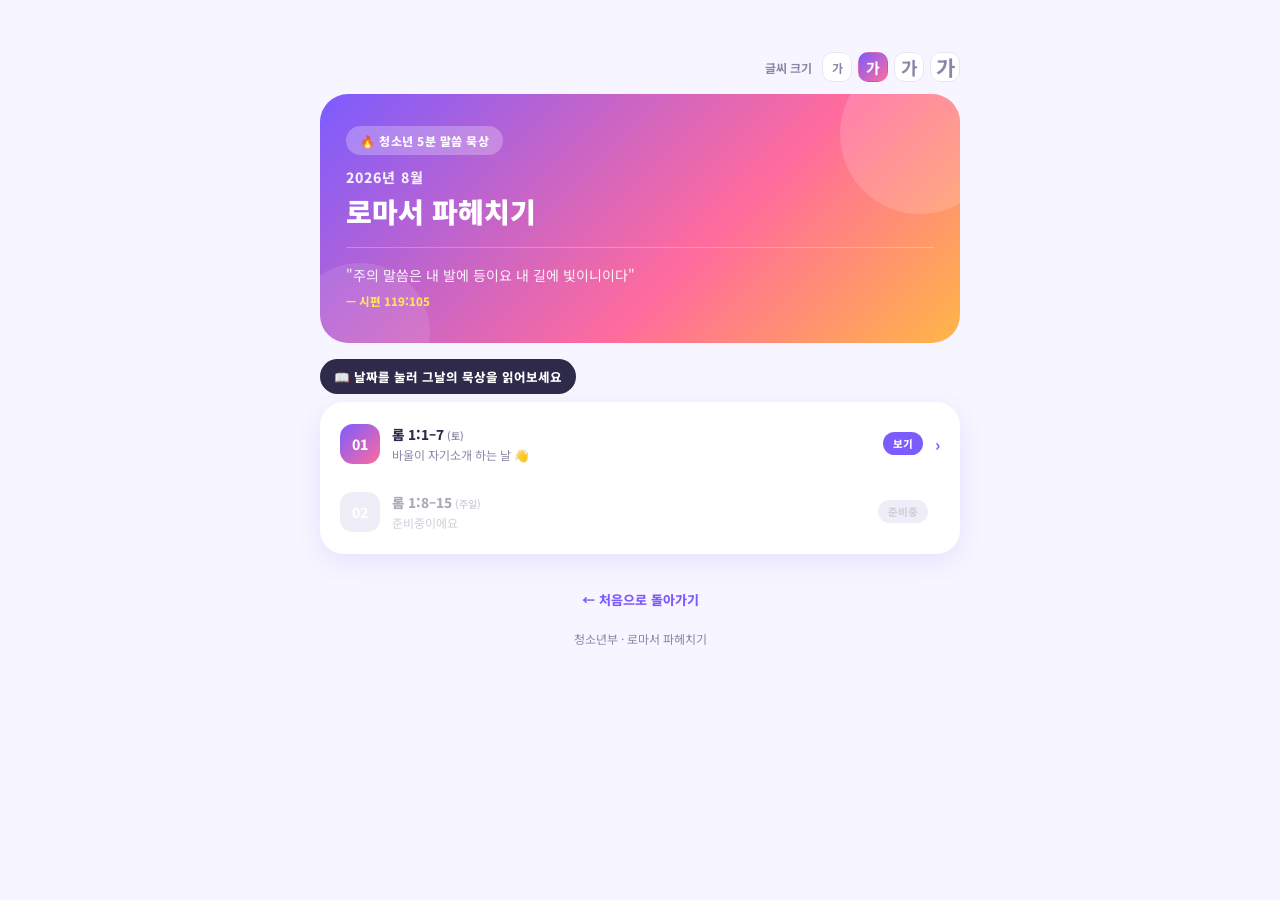
==== 2026년/8월/index.html @ 24f5c6e3 "Enhance index.html with meta tags and styling updates Updated HTML structure and added new meta tags" ====
<!DOCTYPE html>
<html lang="ko">
<head>
<meta charset="UTF-8">
<meta name="viewport" content="width=device-width, initial-scale=1.0, viewport-fit=cover">
<title>2026년 8월 · Youth Bible Reflection</title>

<link rel="manifest" href="../../manifest.json">
<meta name="theme-color" content="#7C5CFF">
<link rel="apple-touch-icon" href="../../apple-touch-icon.png">
<meta name="apple-mobile-web-app-capable" content="yes">
<meta name="apple-mobile-web-app-status-bar-style" content="black-translucent">
<meta name="apple-mobile-web-app-title" content="청소년 묵상">
<meta name="mobile-web-app-capable" content="yes">

<style>
@import url('https://fonts.googleapis.com/css2?family=Noto+Sans+KR:wght@400;500;700;800;900&display=swap');

:root {
  --fs-scale: 1;
  --purple: #7C5CFF; --pink: #FF6B9D; --orange: #FFB648; --yellow: #FFE45E;
  --mint: #4ECDC4; --dark: #2D2A4A; --bg: #F7F5FF; --white: #FFFFFF;
  --gray: #8A87A6; --border: #E8E6F5;
}
* { margin:0; padding:0; box-sizing:border-box; }
body {
  background: var(--bg); font-family: 'Noto Sans KR', sans-serif; color: var(--dark);
  padding: 20px 16px; padding-top: max(52px, env(safe-area-inset-top) + 12px);
  padding-bottom: max(20px, env(safe-area-inset-bottom));
}
.wrap { max-width: 640px; margin: 0 auto; }

/* 글씨 크기 조절 */
.fs-control { display:flex; align-items:center; justify-content:flex-end; gap:6px; margin-bottom:12px; }
.fs-label { font-size:12px; color: var(--gray); margin-right:4px; font-weight:700; }
.fs-btn {
  font-family: inherit; background: var(--white); border: 1px solid var(--border); border-radius: 10px;
  color: var(--gray); cursor: pointer; width: 30px; height: 30px;
  display: flex; align-items: center; justify-content: center; font-weight:700;
}
.fs-btn:nth-child(2) { font-size: 12px; }
.fs-btn:nth-child(3) { font-size: 15px; }
.fs-btn:nth-child(4) { font-size: 18px; }
.fs-btn:nth-child(5) { font-size: 21px; }
.fs-btn.fs-active { background: linear-gradient(135deg, var(--purple), var(--pink)); color: var(--white); border-color: transparent; }

/* 맨 위로 버튼 */
.scroll-top-btn {
  position: fixed; right: 18px; bottom: max(18px, env(safe-area-inset-bottom) + 10px);
  width: 46px; height: 46px; border-radius: 50%;
  background: linear-gradient(135deg, var(--purple), var(--pink)); color: var(--white);
  border: none; font-size: 18px; cursor: pointer;
  display: none; align-items: center; justify-content: center;
  box-shadow: 0 6px 16px rgba(124,92,255,0.35); z-index: 999;
  opacity: 0; transition: opacity 0.2s ease;
}
.scroll-top-btn.is-visible { display: flex; opacity: 1; }

/* 히어로 */
.hero {
  background: linear-gradient(135deg, var(--purple) 0%, var(--pink) 60%, var(--orange) 100%);
  border-radius: 28px; padding: 32px 26px; position: relative; overflow: hidden; margin-bottom: 16px;
}
.hero::before { content:''; position:absolute; top:-40px; right:-40px; width:160px; height:160px; border-radius:50%; background:rgba(255,255,255,0.15); }
.hero::after { content:''; position:absolute; bottom:-60px; left:-30px; width:140px; height:140px; border-radius:50%; background:rgba(255,255,255,0.1); }
.hero-inner { position:relative; z-index:1; }
.hero-badge {
  display:inline-block; background:rgba(255,255,255,0.25); color:var(--white);
  font-size: calc(12px * var(--fs-scale,1)); font-weight:800; padding:6px 14px; border-radius:100px; margin-bottom:12px;
  letter-spacing: 0.5px;
}
.hero-date { font-size: calc(14px * var(--fs-scale,1)); font-weight:800; color:rgba(255,255,255,0.9); letter-spacing:1px; margin-bottom:4px; }
.hero-title { font-size: calc(28px * var(--fs-scale,1)); font-weight:900; color:var(--white); margin-bottom:14px; }
.hero-verse {
  border-top: 1px solid rgba(255,255,255,0.25); padding-top: 16px; margin-top: 16px;
  font-size: calc(14px * var(--fs-scale,1)); line-height:1.6; color: rgba(255,255,255,0.92);
}
.hero-verse-ref { display:block; margin-top:6px; font-size: calc(11.5px * var(--fs-scale,1)); font-weight:800; color: var(--yellow); }

/* 목차 */
.badge-row { margin-bottom: 8px; }
.pill-badge {
  display:inline-flex; align-items:center; gap:6px;
  background: var(--dark); color: var(--white);
  font-size: calc(12.5px * var(--fs-scale,1)); font-weight:800; padding:8px 14px; border-radius:100px;
}
.toc-card { background: var(--white); border-radius: 24px; padding: 8px; box-shadow: 0 8px 24px rgba(124,92,255,0.12); margin-bottom: 16px; }
.toc-item {
  display: flex; align-items: center; gap: 12px; padding: 14px 12px; border-radius: 18px;
  cursor:pointer; text-decoration:none; color:inherit; width:100%; text-align:left;
  background:none; border:none; font-family:inherit;
}
.toc-item:hover { background: var(--bg); }
.toc-item.is-disabled { opacity: 0.4; cursor:default; }
.toc-item.is-disabled:hover { background:none; }
.toc-num {
  flex: 0 0 40px; height: 40px; border-radius: 13px;
  background: linear-gradient(135deg, var(--purple), var(--pink)); color: var(--white);
  font-weight: 800; font-size: calc(14px * var(--fs-scale,1));
  display: flex; align-items: center; justify-content: center;
}
.toc-num.gray { background: #D8D5EE; }
.toc-info { flex: 1; min-width:0; }
.toc-ref { font-weight: 800; font-size: calc(13.5px * var(--fs-scale,1)); color: var(--dark); }
.toc-dow { font-size: 0.75em; font-weight:600; color: var(--gray); margin-left:3px; }
.toc-theme { font-size: calc(12px * var(--fs-scale,1)); color: var(--gray); margin-top: 2px; }
.toc-tag {
  flex: 0 0 auto; font-size: calc(10.5px * var(--fs-scale,1)); font-weight: 800; color: var(--white);
  background: var(--purple); padding: 4px 10px; border-radius: 100px;
}
.toc-tag.soon { background: #D8D5EE; color: var(--gray); }
.toc-arrow { flex: 0 0 auto; color: var(--purple); font-size: calc(16px * var(--fs-scale,1)); font-weight:800; }
@media (max-width: 480px) {
  .toc-item { flex-wrap: wrap; row-gap: 6px; }
  .toc-ref { flex-basis: 100px; }
  .toc-theme { order: 5; flex: 1 1 100%; margin-top: 2px; padding-left: 52px; }
}

.footer-links { text-align:center; padding: 16px 0 8px; }
.footer-links a { color: var(--purple); font-weight:800; font-size:13px; text-decoration:none; }
.footer-note { text-align: center; padding: 12px; font-size: 12px; color: var(--gray); }

/* 날짜별 화면 */
#view-day { display:none; }
.back-link { display:inline-block; margin-bottom: 14px; font-size: calc(13px * var(--fs-scale,1)); font-weight: 800; color: var(--purple); text-decoration: none; background:none; border:none; cursor:pointer; font-family:inherit; padding:0; }

.day-card { background: var(--white); border-radius: 24px; padding: 26px 22px; box-shadow: 0 8px 24px rgba(124,92,255,0.1); }
.day-header-row { display:flex; align-items:center; gap:10px; margin-bottom: 6px; }
.day-num-chip {
  width:32px; height:32px; border-radius:11px; background: linear-gradient(135deg, var(--purple), var(--pink));
  color:var(--white); font-weight:800; font-size: calc(13px * var(--fs-scale,1)); display:flex; align-items:center; justify-content:center; flex-shrink:0;
}
.day-date-label { font-size: calc(12.5px * var(--fs-scale,1)); font-weight:800; color: var(--gray); letter-spacing:0.5px; }

/* 오디오 */
.audio-row { display:flex; align-items:center; justify-content:flex-end; gap:6px; margin: 10px 0 14px; }
.audio-play-btn {
  width: 26px; height: 26px; border-radius: 50%; background: linear-gradient(135deg, var(--purple), var(--pink));
  color: var(--white); border: none; cursor: pointer; display:flex; align-items:center; justify-content:center; font-size:10px;
}
.audio-status { font-size: calc(10.5px * var(--fs-scale,1)); font-weight:700; color: var(--gray); margin-right:2px; }
.audio-speed-group { display:flex; gap:3px; }
.speed-btn {
  font-family:inherit; font-size: calc(10px * var(--fs-scale,1)); font-weight:800; color: var(--gray);
  background: var(--bg); border: 1px solid var(--border); border-radius:100px; padding:3px 8px; cursor:pointer;
}
.speed-btn.is-active { background: var(--purple); color: var(--white); border-color: var(--purple); }

.day-title { font-size: calc(21px * var(--fs-scale,1)); font-weight: 900; color: var(--dark); margin-bottom: 16px; }

.scripture-box {
  background: linear-gradient(135deg, #F3F0FF, #FFF0F5);
  border-radius: 18px; padding: 20px; margin-bottom: 8px;
  font-size: calc(15px * var(--fs-scale,1)); line-height: 1.9; color: var(--dark); text-align: justify; word-break: keep-all;
}
.scripture-box .vnum { color: var(--purple); font-weight: 900; font-size: calc(11.5px * var(--fs-scale,1)); margin-right: 2px; }
.scripture-note { font-size: calc(11px * var(--fs-scale,1)); color: var(--gray); text-align:right; margin: 4px 2px 16px; }

.section-block { margin: 18px 0; }
.chip { display:inline-block; font-size: calc(12px * var(--fs-scale,1)); font-weight: 800; padding: 6px 12px; border-radius: 100px; color: var(--white); margin-bottom: 10px; }
.chip--med { background: var(--mint); }
.chip--app { background: var(--orange); }
.chip--pray { background: var(--pink); }
.section-text { font-size: calc(14.5px * var(--fs-scale,1)); line-height: 1.8; color: var(--dark); text-align: justify; word-break: keep-all; }

.nav-row { display:flex; justify-content: space-between; margin-top: 20px; padding-top: 14px; border-top: 1px dashed var(--border); font-size: calc(12.5px * var(--fs-scale,1)); font-weight: 800; color: var(--gray); }
.nav-row a { color: inherit; text-decoration:none; }
</style>
</head>
<body>

<div class="wrap">

  <div class="fs-control" id="fs-control">
    <span class="fs-label">글씨 크기</span>
    <button class="fs-btn" data-scale="0.9" onclick="setFontScale(0.9)">가</button>
    <button class="fs-btn fs-active" data-scale="1" onclick="setFontScale(1)">가</button>
    <button class="fs-btn" data-scale="1.15" onclick="setFontScale(1.15)">가</button>
    <button class="fs-btn" data-scale="1.3" onclick="setFontScale(1.3)">가</button>
  </div>

  <!-- ===== 표지 + 목차 ===== -->
  <div id="view-cover">
    <div class="hero">
      <div class="hero-inner">
        <div class="hero-badge">🔥 청소년 5분 말씀 묵상</div>
        <div class="hero-date">2026년 8월</div>
        <div class="hero-title">로마서 파헤치기</div>
        <div class="hero-verse">
          "주의 말씀은 내 발에 등이요 내 길에 빛이니이다"
          <span class="hero-verse-ref">— 시편 119:105</span>
        </div>
      </div>
    </div>

    <div class="badge-row"><span class="pill-badge">📖 날짜를 눌러 그날의 묵상을 읽어보세요</span></div>

    <div class="toc-card"><ul style="list-style:none;" id="toc-list"></ul></div>

    <div class="footer-links"><a href="../../index.html">&larr; 처음으로 돌아가기</a></div>
    <div class="footer-note">청소년부 · 로마서 파헤치기</div>
  </div>

  <!-- ===== 날짜별 화면 ===== -->
  <div id="view-day">
    <button class="back-link" onclick="showCover()">&larr; 8월 목차로</button>

    <div class="day-card">
      <div class="day-header-row">
        <div class="day-num-chip" id="d-num">01</div>
        <div class="day-date-label" id="d-date">8월 1일 · 로마서 1:1-7</div>
      </div>

      <div class="audio-row">
        <button class="audio-play-btn" id="audio-play-btn" onclick="togglePlay()"><span id="audio-play-icon">▶</span></button>
        <div class="audio-status" id="audio-status">듣기</div>
        <div class="audio-speed-group">
          <button class="speed-btn is-active" data-rate="1" onclick="setRate(1)">1x</button>
          <button class="speed-btn" data-rate="1.25" onclick="setRate(1.25)">1.25x</button>
          <button class="speed-btn" data-rate="1.5" onclick="setRate(1.5)">1.5x</button>
        </div>
      </div>

      <div class="day-title" id="d-theme">바울이 자기소개 하는 날 👋</div>
      <div id="d-body"></div>

      <div class="nav-row">
        <a onclick="showCover()">&larr; 목차로</a>
        <span id="d-nav-next">다음 (준비중)</span>
      </div>
    </div>
  </div>

</div>

<button class="scroll-top-btn" id="scroll-top-btn" onclick="scrollToTop()" aria-label="맨 위로"><span>↑</span></button>

<script>
const days = [
  {n:1, date:"08.01", ref:"1:1&ndash;7", theme:"바울이 자기소개 하는 날 👋", ready:true,
    scripture:'<span class="vnum">1</span>예수 그리스도의 종 바울은 사도로 부르심을 받아 하나님의 복음을 위하여 택정함을 입었으니 <span class="vnum">2</span>이 복음은 하나님이 선지자들을 통하여 그의 아들에 관하여 성경에 미리 약속하신 것이라 <span class="vnum">3</span>그의 아들에 관하여 말하면 육신으로는 다윗의 혈통에서 나셨고 <span class="vnum">4</span>성결의 영으로는 죽은 자들 가운데서 부활하사 능력으로 하나님의 아들로 선포되셨으니 곧 우리 주 예수 그리스도시니라 <span class="vnum">5</span>그로 말미암아 우리가 은혜와 사도의 직분을 받아 그의 이름을 위하여 모든 이방인 중에서 믿어 순종하게 하나니 <span class="vnum">6</span>너희도 그들 중에서 예수 그리스도의 것으로 부르심을 받은 자니라 <span class="vnum">7</span>로마에서 하나님의 사랑하심을 받고 성도로 부르심을 받은 모든 자에게 하나님 우리 아버지와 주 예수 그리스도로부터 은혜와 평강이 있기를 원하노라',
    meditation:'바울은 편지 첫 줄에서 자기를 "예수님의 종"이라고 소개해. 자기소개 할 때 보통 이름, 학교, 잘하는 거 이런 걸 먼저 말하잖아? 근데 바울은 그런 거 다 빼고 "나는 예수님 거야"부터 말한 거야. 그리고 예수님이 누구신지도 짧게 설명해 — 다윗 가문에서 태어난 사람이면서 동시에 부활을 통해 하나님의 아들로 증명되신 분이라고. 바울에게는 이 소개가 세상에서 제일 중요한 정보였던 거지.',
    application:'오늘 누가 나를 소개한다면 뭐라고 할까? SNS 프로필이나 성적, 좋아하는 아이돌 말고, 진짜 나를 설명하는 한 문장을 오늘 한번 적어보자.',
    prayer:'하나님, 저도 바울처럼 제 정체성을 예수님 안에서 먼저 찾게 해주세요. 오늘 하루도 함께해 주세요. 예수님 이름으로 기도합니다. 아멘.'},
  {n:2, date:"08.02", ref:"1:8&ndash;15", theme:"준비중이에요", ready:false},
];

function getWeekdayLabel(n) {
  const labels = ['주일','월','화','수','목','금','토'];
  const d = new Date(2026, 7, n);
  return labels[d.getDay()];
}

function buildTOC() {
  const list = document.getElementById('toc-list');
  list.innerHTML = days.map(d => `
    <li>
      <button class="toc-item ${d.ready ? '' : 'is-disabled'}" onclick="${d.ready ? `openDay(${d.n})` : 'return false'}">
        <div class="toc-num ${d.ready ? '' : 'gray'}">${String(d.n).padStart(2,'0')}</div>
        <div class="toc-info">
          <div><span class="toc-ref">롬 ${d.ref}</span><span class="toc-dow">(${getWeekdayLabel(d.n)})</span></div>
          <div class="toc-theme">${d.theme}</div>
        </div>
        ${d.ready ? '<span class="toc-tag">보기</span>' : '<span class="toc-tag soon">준비중</span>'}
        <span class="toc-arrow">${d.ready ? '›' : ''}</span>
      </button>
    </li>
  `).join('');
}

function openDay(n) {
  const d = days.find(x => x.n === n);
  if (!d || !d.ready) return;
  stopSpeech();
  currentDay = d;
  document.getElementById('d-num').textContent = String(d.n).padStart(2,'0');
  document.getElementById('d-date').textContent = `8월 ${d.n}일 · 로마서 ${d.ref.replace(/&ndash;/,'-')}`;
  document.getElementById('d-theme').textContent = d.theme;
  document.getElementById('d-body').innerHTML = `
    <div class="scripture-box">${d.scripture}</div>
    <div class="section-block"><span class="chip chip--med">💬 묵상</span><div class="section-text">${d.meditation}</div></div>
    <div class="section-block"><span class="chip chip--app">✅ 적용</span><div class="section-text">${d.application}</div></div>
    <div class="section-block"><span class="chip chip--pray">🙏 기도</span><div class="section-text">${d.prayer}</div></div>
  `;
  const next = days.find(x => x.n === n+1);
  document.getElementById('d-nav-next').textContent = next ? `${n+1}일차 (${next.ready ? '보기' : '준비중'})` : '마지막 날이에요';
  document.getElementById('view-cover').style.display = 'none';
  document.getElementById('view-day').style.display = 'block';
  window.scrollTo(0,0);
}

function showCover() {
  stopSpeech();
  document.getElementById('view-day').style.display = 'none';
  document.getElementById('view-cover').style.display = 'block';
  window.scrollTo(0,0);
}

/* TTS (음질 우선 고정) */
let currentDay=null, currentUtterance=null, currentRate=1, isSpeaking=false, koVoiceCache=null;
function pickBestKoreanVoice() {
  if (koVoiceCache) return koVoiceCache;
  const voices = window.speechSynthesis ? window.speechSynthesis.getVoices() : [];
  const ko = voices.filter(v => v.lang==='ko-KR'||v.lang==='ko_KR'||v.lang==='ko');
  if (!ko.length) return null;
  const ranked = ko.slice().sort((a,b)=>{
    const isHQ = v => /neural|premium|enhanced|natural|yuna|sora|online|google/i.test(v.name);
    const score = v => (isHQ(v)?3:0) + (!v.localService?2:0);
    return score(b)-score(a);
  });
  koVoiceCache = ranked[0];
  return koVoiceCache;
}
if (window.speechSynthesis) window.speechSynthesis.onvoiceschanged = () => { koVoiceCache = null; };

function getSpeechText(d) {
  const tmp = document.createElement('div');
  tmp.innerHTML = d.scripture.replace(/<span class="vnum">\d+<\/span>/g,' ');
  const s = tmp.textContent.replace(/\s+/g,' ').trim();
  return `${s}. 묵상. ${d.meditation} 적용. ${d.application} 기도. ${d.prayer}`;
}
function updateAudioUI() {
  const icon = document.getElementById('audio-play-icon');
  const status = document.getElementById('audio-status');
  if (!icon) return;
  if (isSpeaking) { icon.textContent='❚❚'; status.textContent='듣는 중 · '+currentRate+'x'; }
  else { icon.textContent='▶'; status.textContent='듣기'; }
}
function speakFromStart() {
  if (!currentDay || !window.speechSynthesis) return;
  window.speechSynthesis.cancel();
  const utter = new SpeechSynthesisUtterance(getSpeechText(currentDay));
  utter.lang='ko-KR'; utter.rate=currentRate;
  const v = pickBestKoreanVoice(); if (v) utter.voice=v;
  utter.onend=()=>{isSpeaking=false;updateAudioUI();};
  utter.onerror=()=>{isSpeaking=false;updateAudioUI();};
  currentUtterance=utter;
  window.speechSynthesis.speak(utter);
  isSpeaking=true; updateAudioUI();
}
function togglePlay() {
  if (!window.speechSynthesis) { alert('이 브라우저는 음성 읽기를 지원하지 않습니다.'); return; }
  if (isSpeaking && window.speechSynthesis.speaking && !window.speechSynthesis.paused) { window.speechSynthesis.pause(); isSpeaking=false; updateAudioUI(); return; }
  if (window.speechSynthesis.paused) { window.speechSynthesis.resume(); isSpeaking=true; updateAudioUI(); return; }
  speakFromStart();
}
function stopSpeech() { if (window.speechSynthesis) window.speechSynthesis.cancel(); isSpeaking=false; currentUtterance=null; }
function setRate(r) {
  currentRate=r;
  document.querySelectorAll('.speed-btn').forEach(b=>b.classList.toggle('is-active', parseFloat(b.dataset.rate)===r));
  if (isSpeaking || (window.speechSynthesis && window.speechSynthesis.speaking)) speakFromStart();
  updateAudioUI();
}

/* 글씨 크기 */
function setFontScale(scale) {
  document.documentElement.style.setProperty('--fs-scale', scale);
  document.querySelectorAll('.fs-btn').forEach(b=>b.classList.toggle('fs-active', parseFloat(b.dataset.scale)===scale));
  try { localStorage.setItem('fsScaleYouth', String(scale)); } catch(e) {}
}
(function initFontScale(){
  let s=null; try { s=localStorage.getItem('fsScaleYouth'); } catch(e) {}
  if (s) {
    document.documentElement.style.setProperty('--fs-scale', s);
    window.addEventListener('DOMContentLoaded', ()=>{
      document.querySelectorAll('.fs-btn').forEach(b=>b.classList.toggle('fs-active', parseFloat(b.dataset.scale)===parseFloat(s)));
    });
  }
})();

/* 맨 위로 */
function scrollToTop(){ window.scrollTo({top:0, behavior:'smooth'}); }
(function initScrollTop(){
  const btn=document.getElementById('scroll-top-btn');
  if(!btn) return;
  window.addEventListener('scroll', ()=>{
    if (window.scrollY>400) btn.classList.add('is-visible'); else btn.classList.remove('is-visible');
  });
})();

buildTOC();
if ('serviceWorker' in navigator) {
  window.addEventListener('load', ()=>{ navigator.serviceWorker.register('../../sw.js').catch(()=>{}); });
}
</script>
</body>
</html>
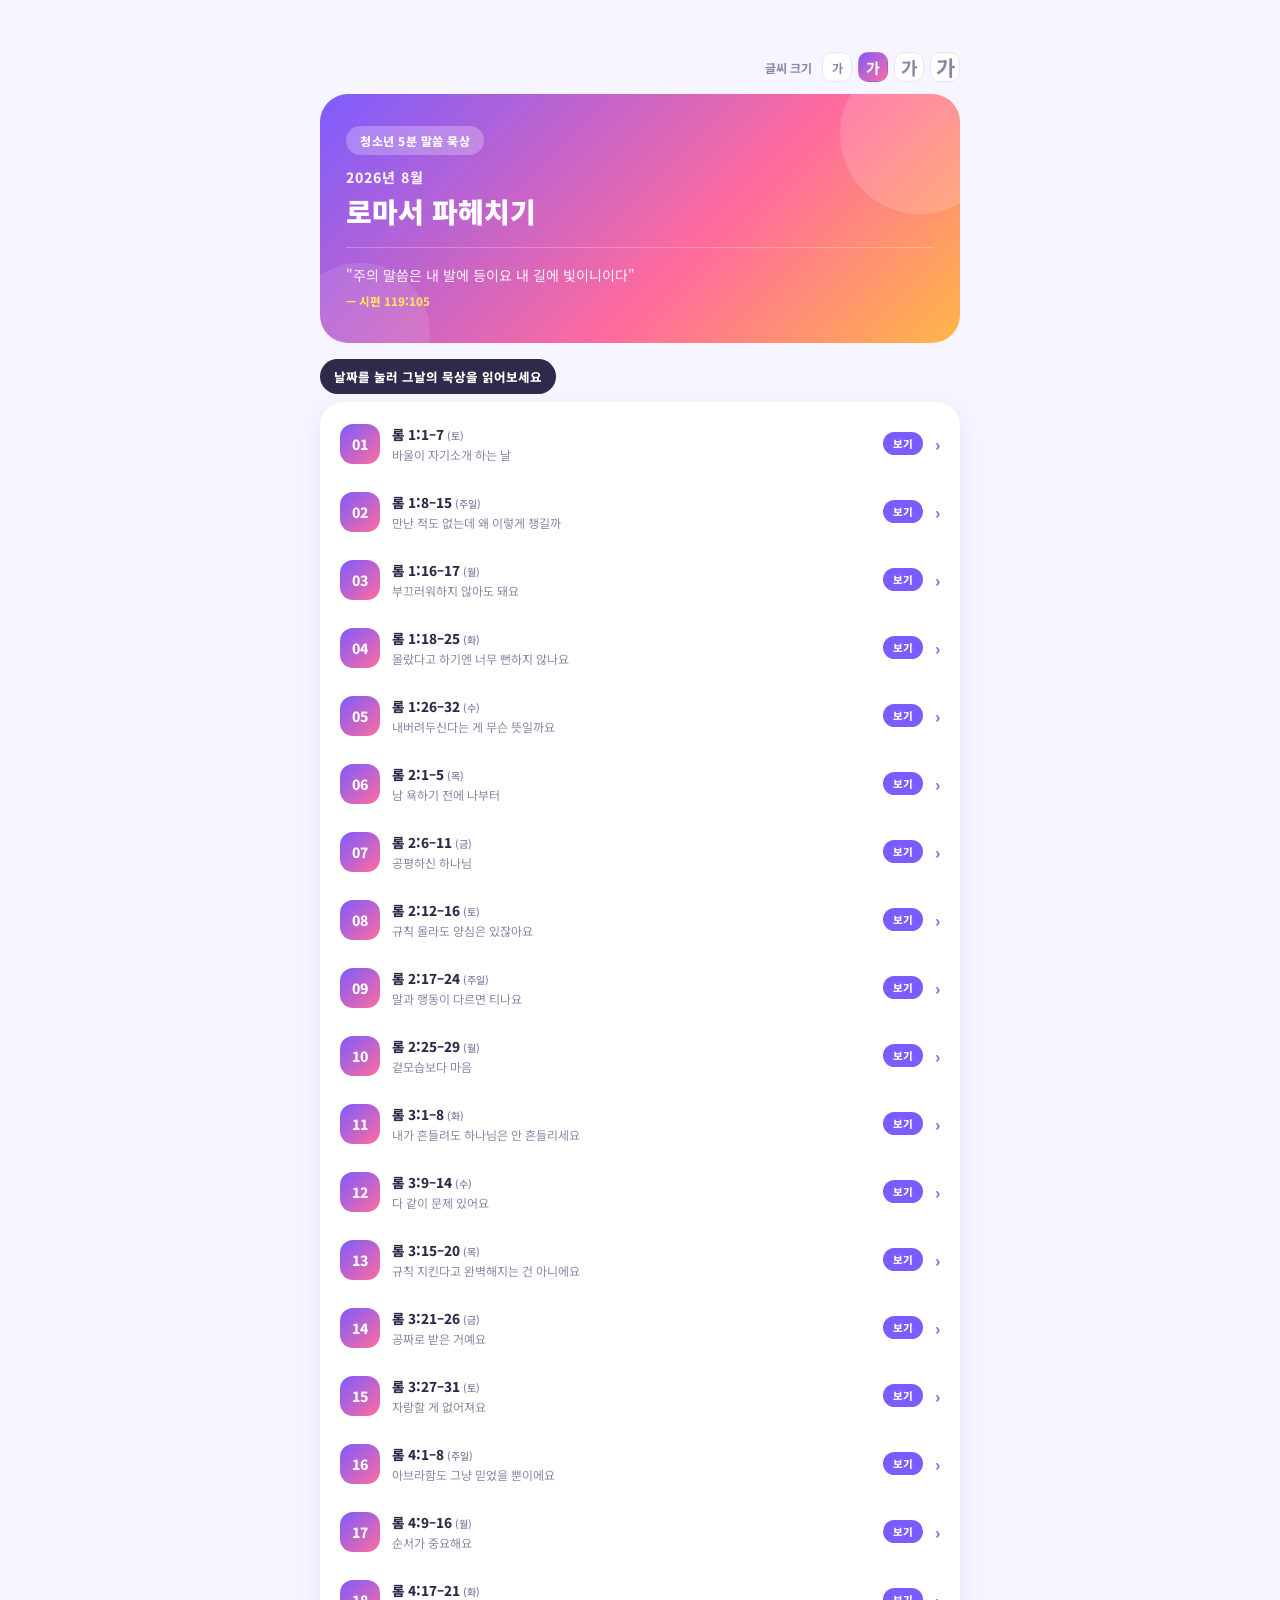
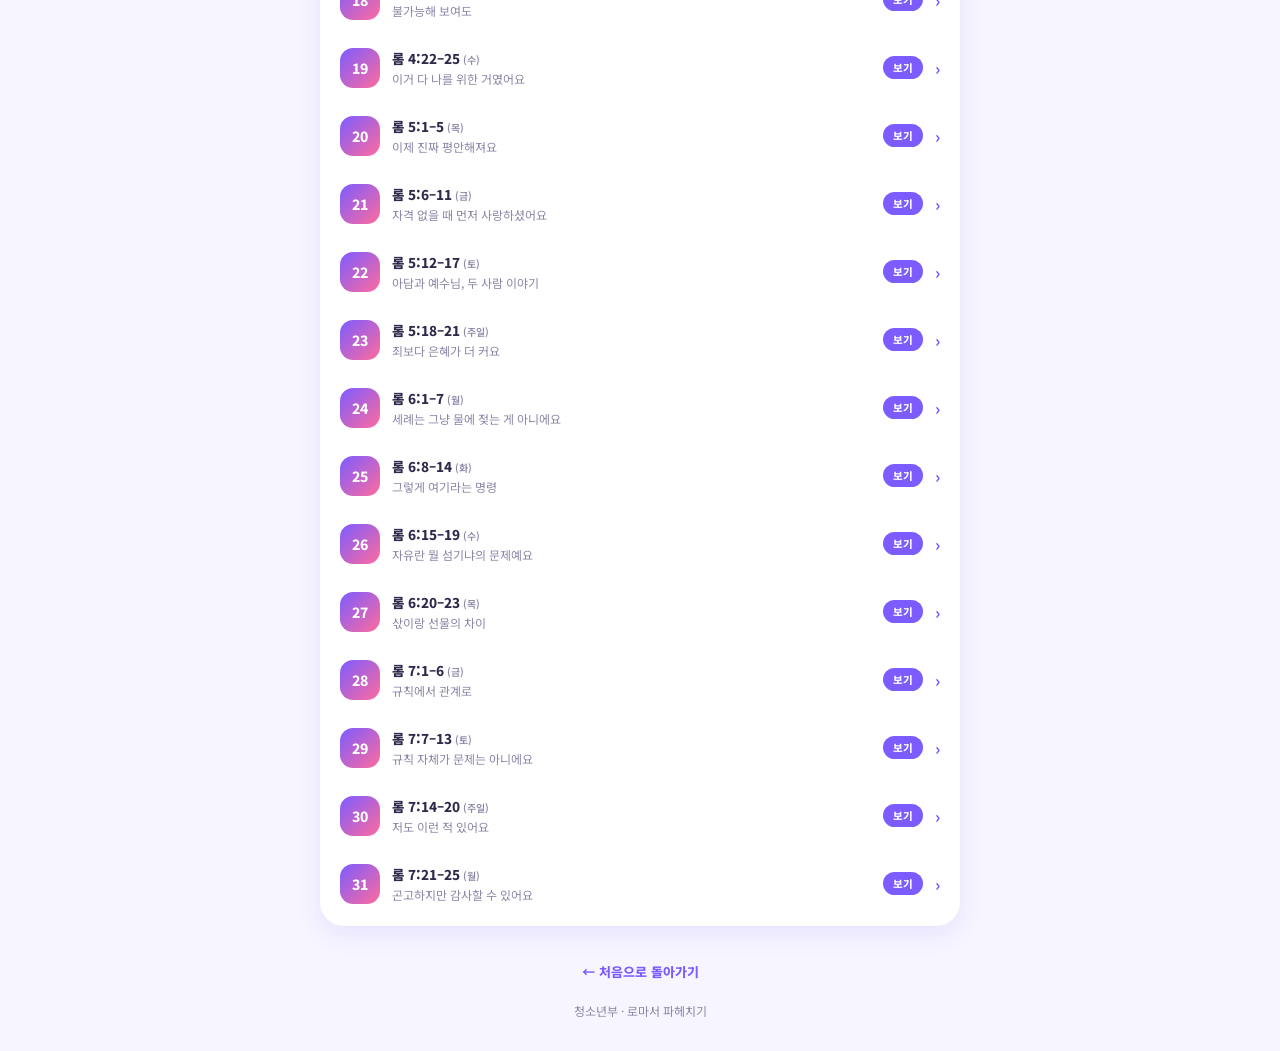
==== commit b6423d9e: "Add files via upload" ====
--- a/2026년/8월/index.html
+++ b/2026년/8월/index.html
@@ -7,7 +7,7 @@
 
 <link rel="manifest" href="../../manifest.json">
 <meta name="theme-color" content="#7C5CFF">
-<link rel="apple-touch-icon" href="../../apple-touch-icon.png">
+
 <meta name="apple-mobile-web-app-capable" content="yes">
 <meta name="apple-mobile-web-app-status-bar-style" content="black-translucent">
 <meta name="apple-mobile-web-app-title" content="청소년 묵상">
@@ -183,7 +183,7 @@
   <div id="view-cover">
     <div class="hero">
       <div class="hero-inner">
-        <div class="hero-badge">🔥 청소년 5분 말씀 묵상</div>
+        <div class="hero-badge">청소년 5분 말씀 묵상</div>
         <div class="hero-date">2026년 8월</div>
         <div class="hero-title">로마서 파헤치기</div>
         <div class="hero-verse">
@@ -193,7 +193,7 @@
       </div>
     </div>
 
-    <div class="badge-row"><span class="pill-badge">📖 날짜를 눌러 그날의 묵상을 읽어보세요</span></div>
+    <div class="badge-row"><span class="pill-badge">날짜를 눌러 그날의 묵상을 읽어보세요</span></div>
 
     <div class="toc-card"><ul style="list-style:none;" id="toc-list"></ul></div>
 
@@ -221,7 +221,7 @@
         </div>
       </div>
 
-      <div class="day-title" id="d-theme">바울이 자기소개 하는 날 👋</div>
+      <div class="day-title" id="d-theme">바울이 자기소개 하는 날</div>
       <div id="d-body"></div>
 
       <div class="nav-row">
@@ -237,12 +237,162 @@
 
 <script>
 const days = [
-  {n:1, date:"08.01", ref:"1:1&ndash;7", theme:"바울이 자기소개 하는 날 👋", ready:true,
+  {n:1, date:"08.01", ref:"1:1&ndash;7", theme:"바울이 자기소개 하는 날", ready:true,
     scripture:'<span class="vnum">1</span>예수 그리스도의 종 바울은 사도로 부르심을 받아 하나님의 복음을 위하여 택정함을 입었으니 <span class="vnum">2</span>이 복음은 하나님이 선지자들을 통하여 그의 아들에 관하여 성경에 미리 약속하신 것이라 <span class="vnum">3</span>그의 아들에 관하여 말하면 육신으로는 다윗의 혈통에서 나셨고 <span class="vnum">4</span>성결의 영으로는 죽은 자들 가운데서 부활하사 능력으로 하나님의 아들로 선포되셨으니 곧 우리 주 예수 그리스도시니라 <span class="vnum">5</span>그로 말미암아 우리가 은혜와 사도의 직분을 받아 그의 이름을 위하여 모든 이방인 중에서 믿어 순종하게 하나니 <span class="vnum">6</span>너희도 그들 중에서 예수 그리스도의 것으로 부르심을 받은 자니라 <span class="vnum">7</span>로마에서 하나님의 사랑하심을 받고 성도로 부르심을 받은 모든 자에게 하나님 우리 아버지와 주 예수 그리스도로부터 은혜와 평강이 있기를 원하노라',
-    meditation:'바울은 편지 첫 줄에서 자기를 "예수님의 종"이라고 소개해. 자기소개 할 때 보통 이름, 학교, 잘하는 거 이런 걸 먼저 말하잖아? 근데 바울은 그런 거 다 빼고 "나는 예수님 거야"부터 말한 거야. 그리고 예수님이 누구신지도 짧게 설명해 — 다윗 가문에서 태어난 사람이면서 동시에 부활을 통해 하나님의 아들로 증명되신 분이라고. 바울에게는 이 소개가 세상에서 제일 중요한 정보였던 거지.',
-    application:'오늘 누가 나를 소개한다면 뭐라고 할까? SNS 프로필이나 성적, 좋아하는 아이돌 말고, 진짜 나를 설명하는 한 문장을 오늘 한번 적어보자.',
-    prayer:'하나님, 저도 바울처럼 제 정체성을 예수님 안에서 먼저 찾게 해주세요. 오늘 하루도 함께해 주세요. 예수님 이름으로 기도합니다. 아멘.'},
-  {n:2, date:"08.02", ref:"1:8&ndash;15", theme:"준비중이에요", ready:false},
+    meditation:'바울은 편지 첫 줄에서 자기를 "예수님의 종"이라고 소개해요. 자기소개 할 때 보통 이름, 학교, 잘하는 것 이런 걸 먼저 말하잖아요? 그런데 바울은 그런 것들을 다 빼고 "나는 예수님 거예요"부터 말한 거예요. 그리고 예수님이 누구신지도 짧게 설명해요 — 다윗 가문에서 태어난 분이면서 동시에 부활을 통해 하나님의 아들로 증명되신 분이라고요. 바울에게는 이 소개가 세상에서 제일 중요한 정보였던 거죠.',
+    application:'오늘 누가 나를 소개한다면 뭐라고 할까요? SNS 프로필이나 성적, 좋아하는 아이돌 말고, 진짜 나를 설명하는 한 문장을 오늘 한번 적어볼까요.',
+    prayer:'하나님, 저도 바울처럼 제 정체성을 예수님 안에서 먼저 찾게 해주세요. 오늘 하루도 함께해 주세요. 예수님 이름으로 기도합니다. 아멘.',},
+  {n:2, date:"08.02", ref:"1:8&ndash;15", theme:"만난 적도 없는데 왜 이렇게 챙길까", ready:true,
+    scripture:'<span class="vnum">8</span>먼저 내가 예수 그리스도로 말미암아 너희 모든 사람에 관하여 내 하나님께 감사함은 너희 믿음이 온 세상에 전파됨이로다 <span class="vnum">9</span>내가 그의 아들의 복음 안에서 내 심령으로 섬기는 하나님이 나의 증인이 되시거니와 항상 내 기도에 쉬지 않고 너희를 말하며 <span class="vnum">10</span>어떻게 하든지 이제 하나님의 뜻 안에서 너희에게로 나아갈 좋은 길 얻기를 구하노라 <span class="vnum">11</span>내가 너희 보기를 간절히 원하는 것은 어떤 신령한 은사를 너희에게 나누어 주어 너희를 견고하게 하려 함이니 <span class="vnum">12</span>이는 곧 내가 너희 가운데서 너희와 나의 믿음으로 말미암아 피차 안위함을 얻으려 함이라 <span class="vnum">13</span>형제들아 내가 여러 번 너희에게 가고자 한 것을 너희가 모르기를 원하지 아니하노니 이는 너희 중에서도 다른 이방인 중에서와 같이 열매를 맺게 하려 함이로되 지금까지 길이 막혔도다 <span class="vnum">14</span>헬라인이나 야만인이나 지혜 있는 자나 어리석은 자에게 다 내가 빚진 자라 <span class="vnum">15</span>그러므로 나는 할 수 있는 대로 로마에 있는 너희에게도 복음 전하기를 원하노라',
+    meditation:'바울은 한 번도 만난 적 없는 로마 사람들을 위해 계속 기도하고 있어요. 심지어 자기가 그들에게 "빚진 자"라고까지 말해요 — 좋은 것을 알면서 나만 갖고 있으면 안 된다는 거죠. 마치 좋은 웹툰이나 맛집을 발견하면 친구한테 바로 공유하고 싶은 마음이랑 비슷해요. 바울에게 복음은 그 정도로 나누고 싶은 좋은 소식이었던 거예요.',
+    application:'내가 요즘 진짜 좋다고 느끼는 것(신앙이든 뭐든)을 아직 얘기 안 한 친구가 있나요? 오늘 한 명한테 살짝 얘기해볼까요.',
+    prayer:'하나님, 저도 좋은 걸 저 혼자만 갖고 있지 않게 해주세요. 제 주변 사람들을 위해 기도하는 마음을 주세요. 예수님 이름으로 기도합니다. 아멘.',},
+  {n:3, date:"08.03", ref:"1:16&ndash;17", theme:"부끄러워하지 않아도 돼요", ready:true,
+    scripture:'<span class="vnum">16</span>내가 복음을 부끄러워하지 아니하노니 이 복음은 모든 믿는 자에게 구원을 주시는 하나님의 능력이 됨이라 먼저는 유대인에게요 그리고 헬라인에게로다 <span class="vnum">17</span>복음에는 하나님의 의가 나타나서 믿음으로 믿음에 이르게 하나니 기록된 바 오직 의인은 믿음으로 말미암아 살리라 함과 같으니라',
+    meditation:'바울이 여기서 하는 말은 정말 담대해요 — "내가 복음을 부끄러워하지 아니하노니." 사실 예수님 믿는다고 말하면 가끔 좀 애매한 분위기가 될 때가 있잖아요. 그런데 바울은 그걸 숨기지 않겠다고 선언해요. 이유는 간단해요, 이 복음이 진짜 \'힘\'이 있다고 믿었기 때문이에요. 그리고 그 힘은 오직 하나예요 — 믿음. 조건 다는 것 없이, 그냥 믿으면 되는 거예요.',
+    application:'신앙 얘기하는 게 어색했던 순간이 있었나요? 오늘은 조금 더 자연스럽게 얘기해보는 연습을 해볼까요.',
+    prayer:'하나님, 제가 하나님 믿는 걸 부끄러워하지 않게 해주세요. 오직 믿음으로 산다는 게 뭔지 오늘 조금 더 깨닫게 해주세요. 예수님 이름으로 기도합니다. 아멘.',},
+  {n:4, date:"08.04", ref:"1:18&ndash;25", theme:"몰랐다고 하기엔 너무 뻔하지 않나요", ready:true,
+    scripture:'<span class="vnum">18</span>하나님의 진노가 불의로 진리를 막는 사람들의 모든 경건하지 않음과 불의에 대하여 하늘로부터 나타나나니 <span class="vnum">19</span>이는 하나님을 알 만한 것이 그들 속에 보임이라 하나님께서 이를 그들에게 보이셨느니라 <span class="vnum">20</span>창세로부터 그의 보이지 아니하는 것들 곧 그의 영원하신 능력과 신성이 그가 만드신 만물에 분명히 보여 알려졌나니 그러므로 그들이 핑계하지 못할지니라 <span class="vnum">21</span>하나님을 알되 하나님을 영화롭게도 아니하며 감사하지도 아니하고 오히려 그 생각이 허망하여지며 미련한 마음이 어두워졌나니 <span class="vnum">22</span>스스로 지혜 있다 하나 어리석게 되어 <span class="vnum">23</span>썩어지지 아니하는 하나님의 영광을 썩어질 사람과 새와 짐승과 기어다니는 동물 모양의 우상으로 바꾸었느니라 <span class="vnum">24</span>그러므로 하나님께서 그들을 마음의 정욕대로 더러움에 내버려 두사 그들의 몸을 서로 욕되게 하게 하셨으니 <span class="vnum">25</span>이는 그들이 하나님의 진리를 거짓 것으로 바꾸어 피조물을 조물주보다 더 경배하고 섬김이라 주는 곧 영원히 찬송할 이시로다 아멘',
+    meditation:'바울은 하나님을 몰라서 문제인 게 아니라고 말해요. 하늘, 자연, 세상 자체가 이미 하나님이 계신다는 걸 보여주고 있다는 거예요 — 별이 총총한 밤하늘을 보면서 감탄하는 그 마음, 그게 힌트라는 거죠. 문제는 그걸 알면서도 무시하고 다른 것(돈, 인기, 외모 같은 것)을 최고로 떠받드는 거예요.',
+    application:'내 삶에서 은근히 \'최고\'로 떠받들고 있는 게 뭔가요? 성적, 팔로워 수, 외모... 오늘 하나 골라서 정직하게 인정해볼까요.',
+    prayer:'하나님, 제가 다른 것들을 하나님 자리에 올려놓지 않게 해주세요. 창조하신 것들을 볼 때마다 하나님을 기억하게 해주세요. 예수님 이름으로 기도합니다. 아멘.',},
+  {n:5, date:"08.05", ref:"1:26&ndash;32", theme:"내버려두신다는 게 무슨 뜻일까요", ready:true,
+    scripture:'<span class="vnum">26</span>이 때문에 하나님께서 그들을 부끄러운 욕심에 내버려 두셨으니 곧 그들의 여자들도 순리대로 쓸 것을 바꾸어 역리로 쓰며 <span class="vnum">27</span>그와 같이 남자들도 순리대로 여자 쓰기를 버리고 서로 향하여 음욕이 불 일듯 하매 남자가 남자와 더불어 부끄러운 일을 행하여 그들의 그릇됨에 상당한 보응을 그들 자신이 받았느니라 <span class="vnum">28</span>또한 그들이 마음에 하나님 두기를 싫어하매 하나님께서 그들을 그 상실한 마음대로 내버려 두사 합당하지 못한 일을 하게 하셨으니 <span class="vnum">29</span>곧 모든 불의, 추악, 탐욕, 악의가 가득한 자요 시기, 살인, 분쟁, 사기, 악독이 가득한 자요 수군수군하는 자요 <span class="vnum">30</span>비방하는 자요 하나님께서 미워하시는 자요 능욕하는 자요 교만한 자요 자랑하는 자요 악을 도모하는 자요 부모를 거역하는 자요 <span class="vnum">31</span>우매한 자요 배약하는 자요 무정한 자요 무자비한 자라 <span class="vnum">32</span>그들이 이같은 일을 행하는 자는 사형에 해당한다고 하나님께서 정하심을 알고도 자기들만 행할 뿐 아니라 또한 그런 일을 행하는 자들을 옳다 하느니라',
+    meditation:'이 본문은 좀 무거운 죄 목록이 나와요 — 그런데 자세히 보면 그렇게 특별한 것들이 아니에요. 시기, 다툼, 뒷담화, 교만, 부모님 무시하기... 다 우리 일상에서 흔히 볼 수 있는 것들이에요. 바울의 포인트는 몇몇 나쁜 사람만 문제가 아니라, 하나님을 마음에서 밀어내면 누구나 이 목록 어딘가에 서게 된다는 거예요.',
+    application:'이 목록 중에 요즘 내 안에서 제일 익숙한 게 뭔가요? 하나만 골라서 하나님께 솔직하게 말씀드려볼까요.',
+    prayer:'하나님, 제 안의 뒷담화하고 싶은 마음, 교만한 마음을 용서해주세요. 하나님을 제 삶에 계속 모시고 싶어요. 예수님 이름으로 기도합니다. 아멘.',},
+  {n:6, date:"08.06", ref:"2:1&ndash;5", theme:"남 욕하기 전에 나부터", ready:true,
+    scripture:'<span class="vnum">1</span>그러므로 남을 판단하는 사람아, 누구를 막론하고 네가 핑계하지 못할 것은 남을 판단하는 것으로 네가 너를 정죄함이니 판단하는 네가 같은 일을 행함이니라 <span class="vnum">2</span>이런 일을 행하는 자에게 하나님의 심판이 진리대로 되는 줄 우리가 아노라 <span class="vnum">3</span>이런 일을 행하는 자를 판단하고도 같은 일을 행하는 사람아, 네가 하나님의 심판을 피할 줄로 생각하느냐 <span class="vnum">4</span>혹 네가 하나님의 인자하심이 너를 인도하여 회개하게 하심을 알지 못하여 그의 인자하심과 용납하심과 길이 참으심이 풍성함을 멸시하느냐 <span class="vnum">5</span>다만 네 고집과 회개하지 아니한 마음을 따라 진노의 날 곧 하나님의 의로우신 심판이 나타나는 그 날에 임할 진노를 네게 쌓는도다',
+    meditation:'누군가를 판단하고 험담하는 것, 사실 되게 쉽죠? 그런데 바울은 그게 오히려 나 자신을 정죄하는 거라고 말해요 — 판단하는 사람도 결국 비슷한 일을 하기 때문이에요. 하나님이 우리를 참아주시는 이유는 벌주려는 게 아니라 우리가 돌이키길 바라시기 때문이에요.',
+    application:'오늘 누군가를 뒷담화하고 싶은 마음이 들면, 그 전에 나는 어떤지 먼저 생각해볼까요.',
+    prayer:'하나님, 남을 판단하기 전에 저 자신을 먼저 돌아보게 해주세요. 하나님의 참으심에 감사하며 오늘을 살게 해주세요. 예수님 이름으로 기도합니다. 아멘.',},
+  {n:7, date:"08.07", ref:"2:6&ndash;11", theme:"공평하신 하나님", ready:true,
+    scripture:'<span class="vnum">6</span>하나님께서 각 사람에게 그 행한 대로 보응하시되 <span class="vnum">7</span>참고 선을 행하여 영광과 존귀와 썩지 아니함을 구하는 자에게는 영생으로 하시고 <span class="vnum">8</span>오직 당을 지어 진리를 따르지 아니하고 불의를 따르는 자에게는 진노와 분노로 하시리라 <span class="vnum">9</span>악을 행하는 각 사람의 영에는 환난과 곤고가 있으리니 먼저는 유대인에게요 그리고 헬라인에게며 <span class="vnum">10</span>선을 행하는 각 사람에게는 영광과 존귀와 평강이 있으리니 먼저는 유대인에게요 그리고 헬라인에게라 <span class="vnum">11</span>이는 하나님께서 외모로 사람을 취하지 아니하심이라',
+    meditation:'하나님의 심판은 \'누가 더 배경이 좋냐\'가 아니라 \'무엇을 행했냐\'로 결정돼요. 성실하게 선을 행하며 산 사람에게는 영생이, 진리를 외면한 사람에게는 심판이 있다는 거예요. 하나님은 외모나 배경으로 사람을 특별 대우하지 않으세요.',
+    application:'내가 은근히 \'나는 예외\'라고 생각하는 부분이 있나요? 오늘은 그 착각을 내려놔볼까요.',
+    prayer:'하나님, 공평하신 하나님 앞에서 저를 정직하게 세웁니다. 배경이나 조건이 아니라 삶으로 하나님을 기쁘시게 하고 싶어요. 예수님 이름으로 기도합니다. 아멘.',},
+  {n:8, date:"08.08", ref:"2:12&ndash;16", theme:"규칙 몰라도 양심은 있잖아요", ready:true,
+    scripture:'<span class="vnum">12</span>무릇 율법 없이 범죄한 자는 또한 율법 없이 망하고 무릇 율법이 있고 범죄한 자는 율법으로 말미암아 심판을 받으리라 <span class="vnum">13</span>하나님 앞에서는 율법을 듣는 자가 의인이 아니요 오직 율법을 행하는 자라야 의롭다 하심을 얻으리니 <span class="vnum">14</span>율법 없는 이방인이 본성으로 율법의 일을 행할 때에는 이 사람은 율법이 없어도 자기가 자기에게 율법이 되나니 <span class="vnum">15</span>이런 이들은 그 양심이 증거가 되어 그 생각들이 서로 혹은 고발하며 혹은 변명하여 그 마음에 새긴 율법의 행위를 나타내느니라 <span class="vnum">16</span>곧 나의 복음에 이른 바와 같이 하나님이 예수 그리스도로 말미암아 사람들의 은밀한 것을 심판하시는 그 날이라',
+    meditation:'규칙을 배운 사람이든 안 배운 사람이든, 결국 \'아느냐\'가 아니라 \'행했냐\'가 기준이에요. 흥미로운 건, 규칙을 배우지 않은 사람도 마음속 양심이 옳고 그름을 어느 정도 알려준다는 거예요 — 이게 하나님이 사람 마음에 심어두신 흔적이에요.',
+    application:'요즘 내 양심이 조용히 찔러오는 게 있나요? 오늘 그 소리를 무시하지 말고 들어볼까요.',
+    prayer:'하나님, 제 안에 주신 양심의 소리를 외면하지 않게 해주세요. 아는 것에서 그치지 않고 행하는 사람이 되게 해주세요. 예수님 이름으로 기도합니다. 아멘.',
+    note:'* 2:12-16 중 핵심 구절만 뽑았어요',},
+  {n:9, date:"08.09", ref:"2:17&ndash;24", theme:"말과 행동이 다르면 티나요", ready:true,
+    scripture:'<span class="vnum">17</span>유대인이라 불리는 네가 율법을 의지하며 하나님을 자랑하며 <span class="vnum">18</span>율법의 교훈을 받아 하나님의 뜻을 알고 지극히 선한 것을 분간하며 <span class="vnum">19</span>맹인의 길을 인도하는 자요 어둠에 있는 자의 빛이요 <span class="vnum">20</span>율법에 있는 지식과 진리의 모본을 가진 자로서 어리석은 자의 교사요 어린 아이의 선생이라고 스스로 믿으니 <span class="vnum">21</span>그러면 다른 사람을 가르치는 네가 네 자신은 가르치지 아니하느냐 도둑질하지 말라 선포하는 네가 도둑질하느냐 <span class="vnum">22</span>간음하지 말라 말하는 네가 간음하느냐 우상을 가증히 여기는 네가 신전 물건을 도둑질하느냐 <span class="vnum">23</span>율법을 자랑하는 네가 율법을 범함으로 하나님을 욕되게 하느냐 <span class="vnum">24</span>기록된 바와 같이 하나님의 이름이 너희 때문에 이방인 중에서 모독을 받는도다',
+    meditation:'바울은 여기서 유대인들을 콕 집어 얘기해요 — 남을 가르치면서 정작 자기는 안 지키는 것, 완전 아이러니하죠? "도둑질하지 마라" 하면서 도둑질하고, "간음하지 마라" 하면서 간음하는 사람. 이런 이중성 때문에 오히려 하나님의 이름이 욕을 먹는다는 거예요. 아는 것과 사는 것 사이의 간격이 얼마나 위험한지 보여줘요.',
+    application:'내가 알고 있는 것과 실제로 사는 모습 사이에 벌어진 틈이 있나요? 오늘 그 틈을 좁히는 작은 행동 하나를 해볼까요.',
+    prayer:'하나님, 제가 아는 대로 살아내지 못해서 하나님 이름을 가리는 사람이 되지 않게 해주세요. 예수님 이름으로 기도합니다. 아멘.',},
+  {n:10, date:"08.10", ref:"2:25&ndash;29", theme:"겉모습보다 마음", ready:true,
+    scripture:'<span class="vnum">25</span>네가 율법을 행하면 할례가 유익하나 만일 율법을 범하면 네 할례는 무할례가 되느니라 <span class="vnum">26</span>그런즉 무할례자가 율법의 규례를 지키면 그 무할례를 할례와 같이 여길 것이 아니냐 <span class="vnum">27</span>또한 본래 무할례자가 율법을 온전히 지키면 율법 조문과 할례를 가지고 율법을 범하는 너를 정죄하지 아니하겠느냐 <span class="vnum">28</span>무릇 표면적 유대인이 유대인이 아니요 표면적 육신의 할례가 할례가 아니니라 <span class="vnum">29</span>오직 이면적 유대인이 유대인이며 할례는 마음에 할지니 영에 있고 율법 조문에 있지 아니한 것이라 그 칭찬이 사람에게서가 아니요 다만 하나님에게서니라',
+    meditation:'할례(유대인의 표시)는 마음의 순종 없이는 의미가 없다고 바울은 말해요. 겉으로 보이는 신앙의 표시(교회 다니는 것, 기도하는 척하는 것)보다, 진짜 중요한 건 마음이라는 거예요. 사람에게 보이려는 신앙이 아니라 하나님과의 진짜 관계가 핵심이에요.',
+    application:'내가 사람들 보라고 하는 신앙 행동이 있나요? 오늘은 아무도 안 볼 때 하나님과 진짜로 만나는 시간을 가져볼까요.',
+    prayer:'하나님, 사람이 아니라 하나님이 보시는 마음을 신경 쓰게 해주세요. 겉모습이 아니라 진심으로 하나님을 만나고 싶어요. 예수님 이름으로 기도합니다. 아멘.',},
+  {n:11, date:"08.11", ref:"3:1&ndash;8", theme:"내가 흔들려도 하나님은 안 흔들리세요", ready:true,
+    scripture:'<span class="vnum">1</span>그런즉 유대인의 나음이 무엇이며 할례의 유익이 무엇이냐 <span class="vnum">2</span>범사에 많으니 우선은 그들이 하나님의 말씀을 맡았음이니라 <span class="vnum">3</span>어떤 자들이 믿지 아니하였으면 어찌하리요 그 믿지 아니함이 하나님의 미쁘심을 폐하겠느냐 <span class="vnum">4</span>그럴 수 없느니라 사람은 다 거짓되되 오직 하나님은 참되시다 할지어다 기록된 바 주께서 주의 말씀에 의롭다 함을 얻으시고 판단 받으실 때에 이기려 하심이라 함과 같으니라 <span class="vnum">5</span>그러나 우리 불의가 하나님의 의를 드러나게 하면 무슨 말 하리요 진노를 내리시는 하나님이 불의하시냐 <span class="vnum">6</span>결코 그렇지 아니하니라 만일 그러하면 하나님께서 어찌 세상을 심판하시리요 <span class="vnum">7</span>그러나 나의 거짓말로 하나님의 참되심이 더 풍성하여 그의 영광이 되었다면 어찌 내가 죄인처럼 심판을 받으리요 <span class="vnum">8</span>또는 그러면 선을 이루기 위하여 악을 행하자 하지 않겠느냐 어떤 이들이 이렇게 비방하여 우리가 이런 말을 한다고 하니 그들은 정죄 받는 것이 마땅하니라',
+    meditation:'바울은 사람이 신실하지 않아도 하나님은 여전히 참되시다고 말해요. 정말 위로되는 말이지 않나요? 내가 오늘 실수하고 넘어져도, 하나님의 성품 자체는 절대 바뀌지 않는다는 거예요. 내 믿음의 크기가 아니라 하나님이 어떤 분이신지가 더 중요해요.',
+    application:'요즘 내 믿음이 흔들린다고 느껴지나요? 오늘은 내 상태가 아니라 하나님이 어떤 분이신지에 집중해볼까요.',
+    prayer:'하나님, 제가 흔들릴 때도 하나님은 변하지 않으신다는 걸 믿게 해주세요. 예수님 이름으로 기도합니다. 아멘.',},
+  {n:12, date:"08.12", ref:"3:9&ndash;14", theme:"다 같이 문제 있어요", ready:true,
+    scripture:'<span class="vnum">9</span>그러면 어떠하냐 우리는 나으냐 결코 아니라 유대인이나 헬라인이나 다 죄 아래에 있다고 우리가 이미 선언하였느니라 <span class="vnum">10</span>기록된 바 의인은 없나니 하나도 없으며 <span class="vnum">11</span>깨닫는 자도 없고 하나님을 찾는 자도 없고 <span class="vnum">12</span>다 치우쳐 함께 무익하게 되고 선을 행하는 자는 없나니 하나도 없도다 <span class="vnum">13</span>그들의 목구멍은 열린 무덤이요 그 혀로는 속임을 일삼으며 그 입술에는 독사의 독이 있고 <span class="vnum">14</span>그 입에는 저주와 악독이 가득하고',
+    meditation:'바울이 구약 여러 구절을 모아서 던지는 이 말은 좀 세게 들려요 — "의인은 없나니 하나도 없으며." 즉, 누구도 스스로 완벽하다고 자부할 수 없다는 거예요. 특히 우리 입에서 나오는 말들(속임, 험담, 저주)이 얼마나 자주 문제가 되는지 콕 집어줘요.',
+    application:'오늘 내 말버릇 중에 고치고 싶은 게 있나요? 말하기 전에 한 번 더 생각해보는 하루를 살아볼까요.',
+    prayer:'하나님, 제 말과 입술을 다스려주세요. 저 스스로 의롭다 여기지 않고 하나님의 은혜만 의지하게 해주세요. 예수님 이름으로 기도합니다. 아멘.',},
+  {n:13, date:"08.13", ref:"3:15&ndash;20", theme:"규칙 지킨다고 완벽해지는 건 아니에요", ready:true,
+    scripture:'<span class="vnum">15</span>그 발은 피 흘리는 데 빠른지라 <span class="vnum">16</span>파멸과 고생이 그 길에 있어 <span class="vnum">17</span>평강의 길을 알지 못하였고 <span class="vnum">18</span>그들의 눈 앞에 하나님을 두려워함이 없느니라 함과 같으니라 <span class="vnum">19</span>우리가 알거니와 무릇 율법이 말하는 바는 율법 아래에 있는 자들에게 말하는 것이니 이는 모든 입을 막고 온 세상으로 하나님의 심판 아래에 있게 하려 함이라 <span class="vnum">20</span>그러므로 율법의 행위로 그의 앞에 의롭다 하심을 얻을 육체가 없나니 율법으로는 죄를 깨달음이니라',
+    meditation:'규칙을 열심히 지킨다고 해서 그게 나를 완벽하게 만들어주는 건 아니에요. 오히려 규칙은 내가 완벽하지 않다는 걸 깨닫게 해주는 거울 같은 거예요. 시험 범위를 아무리 열심히 봐도 100점이 보장 안 되는 것처럼, 노력만으로는 완전해질 수 없어요.',
+    application:'내가 \'이 정도면 괜찮은 사람\'이라고 스스로 점수 매기고 있지는 않나요? 오늘은 그 기준을 내려놔볼까요.',
+    prayer:'하나님, 저는 제 힘으로 완벽해질 수 없는 사람이에요. 하나님의 은혜가 필요하다는 걸 인정하게 해주세요. 예수님 이름으로 기도합니다. 아멘.',},
+  {n:14, date:"08.14", ref:"3:21&ndash;26", theme:"공짜로 받은 거예요", ready:true,
+    scripture:'<span class="vnum">21</span>이제는 율법 외에 하나님의 한 의가 나타났으니 율법과 선지자들에게 증거를 받은 것이라 <span class="vnum">22</span>곧 예수 그리스도를 믿음으로 말미암아 모든 믿는 자에게 미치는 하나님의 의니 차별이 없느니라 <span class="vnum">23</span>모든 사람이 죄를 범하였으매 하나님의 영광에 이르지 못하더니 <span class="vnum">24</span>그리스도 예수 안에 있는 속량으로 말미암아 하나님의 은혜로 값 없이 의롭다 하심을 얻은 자 되었느니라 <span class="vnum">25</span>이 예수를 하나님이 그의 피로써 믿음으로 말미암는 화목제물로 세우셨으니 이는 하나님께서 길이 참으시는 중에 전에 지은 죄를 간과하심으로 자기의 의로우심을 나타내려 하심이니 <span class="vnum">26</span>곧 이 때에 자기의 의로우심을 나타내사 자기도 의로우시며 또한 예수 믿는 자를 의롭다 하려 하심이라',
+    meditation:'로마서에서 제일 빛나는 부분 중 하나예요. 아무리 노력해도 안 됐던 걸, 하나님이 그냥 \'값없이\' 주셨어요 — 예수님을 통해서요. 이건 마치 시험 점수를 못 받았는데 선생님이 "괜찮아, 만점 줄게" 하시는 것과 비슷해요. 심지어 공짜라고 대충 주신 게 아니라, 십자가라는 엄청난 값을 치르고 주신 거예요.',
+    application:'내가 이미 공짜로 받은 걸 다시 노력으로 얻으려고 하고 있지는 않나요? 오늘은 그냥 감사하게 받아볼까요.',
+    prayer:'하나님, 제 힘으로 얻을 수 없던 걸 예수님을 통해 값없이 주셔서 감사해요. 이 은혜를 의지하며 오늘을 살게 해주세요. 예수님 이름으로 기도합니다. 아멘.',},
+  {n:15, date:"08.15", ref:"3:27&ndash;31", theme:"자랑할 게 없어져요", ready:true,
+    scripture:'<span class="vnum">27</span>그런즉 자랑할 데가 어디냐 있을 수가 없느니라 무슨 법으로냐 행위로냐 아니라 오직 믿음의 법으로니라 <span class="vnum">28</span>그러므로 사람이 의롭다 하심을 얻는 것은 율법의 행위에 있지 않고 믿음으로 되는 줄 우리가 인정하노라 <span class="vnum">29</span>하나님은 다만 유대인의 하나님이시냐 또한 이방인의 하나님은 아니시냐 진실로 이방인의 하나님도 되시느니라 <span class="vnum">30</span>할례자도 믿음으로 말미암아 또한 무할례자도 믿음으로 말미암아 의롭다 하실 하나님은 한 분이시니라 <span class="vnum">31</span>그런즉 우리가 믿음으로 말미암아 율법을 파기하느냐 그럴 수 없느니라 도리어 율법을 굳게 세우느니라',
+    meditation:'믿음으로 얻는 거라면, 사실 자랑할 게 하나도 없어져요. 시험을 잘 봐서 얻은 게 아니라 그냥 받은 거니까요. 그런데 바울은 여기서 반전을 던져요 — 그렇다면 규칙은 필요 없는 걸까요? 아니요, 오히려 믿음이 규칙이 진짜 말하려던 걸 완성시킨다는 거예요.',
+    application:'내 신앙 안에 은근히 자랑하고 싶은 부분이 있나요? 오늘은 자랑 대신 감사로 바꿔볼까요.',
+    prayer:'하나님, 제게는 자랑할 게 없고 믿음으로 설 뿐이라는 걸 고백합니다. 겸손하게 오늘을 살게 해주세요. 예수님 이름으로 기도합니다. 아멘.',},
+  {n:16, date:"08.16", ref:"4:1&ndash;8", theme:"아브라함도 그냥 믿었을 뿐이에요", ready:true,
+    scripture:'<span class="vnum">1</span>그런즉 육신으로 우리 조상인 아브라함이 무엇을 얻었다 하리요 <span class="vnum">2</span>만일 아브라함이 행위로써 의롭다 하심을 받았으면 자랑할 것이 있으려니와 하나님 앞에서는 없느니라 <span class="vnum">3</span>성경이 무엇을 말하느냐 아브라함이 하나님을 믿으매 그것이 그에게 의로 여겨진 바 되었느니라 <span class="vnum">4</span>일하는 자에게는 그 삯이 은혜로 여겨지지 아니하고 보수로 여겨지거니와 <span class="vnum">5</span>일을 아니할지라도 경건하지 아니한 자를 의롭다 하시는 이를 믿는 자에게는 그의 믿음을 의로 여기시나니 <span class="vnum">6</span>일한 것이 없이 하나님께 의로 여기심을 받는 사람의 복에 대하여 다윗이 말한 바 <span class="vnum">7</span>불법이 사함을 받고 죄가 가리어짐을 받는 사람들은 복이 있고 <span class="vnum">8</span>주께서 그 죄를 인정하지 아니하실 사람은 복이 있도다 함과 같으니라',
+    meditation:'아브라함은 뭔가 대단한 걸 해서 인정받은 게 아니라, 그냥 하나님을 믿었을 뿐이에요. 다윗도 마찬가지예요 — 자기 공로가 아니라 죄가 용서받는 은혜를 노래했어요. 두 사람 다 자기 성취가 아니라 하나님의 은혜를 붙잡았던 거예요.',
+    application:'내가 하나님 앞에서 내세우고 싶은 \'내 공로\'가 있나요? 오늘은 그냥 아브라함처럼 믿는 자로 서볼까요.',
+    prayer:'하나님, 제 행위가 아니라 믿음으로 인정해주셔서 감사해요. 저도 아브라함처럼 그냥 믿는 사람이 되고 싶어요. 예수님 이름으로 기도합니다. 아멘.',},
+  {n:17, date:"08.17", ref:"4:9&ndash;16", theme:"순서가 중요해요", ready:true,
+    scripture:'<span class="vnum">9</span>그런즉 이 복이 할례자에게냐 혹은 무할례자에게도냐 무릇 우리가 말하기를 아브라함에게는 그 믿음이 의로 여겨졌다 하노라 <span class="vnum">10</span>그런즉 그것이 어떻게 여겨졌느냐 할례시냐 무할례시냐 할례시가 아니요 무할례시니라 <span class="vnum">11</span>그가 할례의 표를 받은 것은 무할례시에 믿음으로 된 의를 인친 것이니 이는 무할례자로서 믿는 모든 자의 조상이 되어 그들도 의로 여기심을 얻게 하려 하심이라 <span class="vnum">12</span>또한 할례자의 조상이 되었나니 곧 할례 받을 자에게뿐 아니라 우리 조상 아브라함이 무할례시에 가졌던 믿음의 자취를 따르는 자들에게도 그러하니라 <span class="vnum">13</span>아브라함이나 그 후손에게 세상의 상속자가 되리라고 하신 언약은 율법으로 말미암은 것이 아니요 오직 믿음의 의로 말미암은 것이니라 <span class="vnum">14</span>만일 율법에 속한 자들이 상속자이면 믿음은 헛것이 되고 약속은 파기되었느니라 <span class="vnum">15</span>율법은 진노를 이루게 하나니 율법이 없는 곳에는 범법도 없느니라 <span class="vnum">16</span>그러므로 상속자가 되는 그것이 은혜에 속하기 위하여 믿음으로 되나니 이는 그 약속을 그 모든 후손에게 굳게 하려 하심이라 율법에 속한 자에게뿐만 아니라 아브라함의 믿음에 속한 자에게도 그러하니 아브라함은 우리 모든 사람의 조상이라',
+    meditation:'아브라함이 의롭다고 인정받은 건 할례(표시)를 받기 전이었어요. 즉, 표시가 그를 특별하게 만든 게 아니라 이미 있던 믿음을 나중에 확인해준 것뿐이에요. 그래서 아브라함은 표시와 상관없이 믿는 모든 사람의 \'조상\'이 될 수 있었어요.',
+    application:'내가 신앙의 자격으로 삼고 있는 조건들(교회 다닌 기간, 세례 여부 등)이 믿음보다 앞서 있지는 않나요? 오늘은 조건 없이 그냥 믿어볼까요.',
+    prayer:'하나님, 어떤 조건보다 먼저 믿음으로 저를 받아주셔서 감사해요. 예수님 이름으로 기도합니다. 아멘.',},
+  {n:18, date:"08.18", ref:"4:17&ndash;21", theme:"불가능해 보여도", ready:true,
+    scripture:'<span class="vnum">17</span>기록된 바 내가 너를 많은 민족의 조상으로 세웠다 하심과 같으니 그가 믿은 바 하나님은 죽은 자를 살리시며 없는 것을 있는 것으로 부르시는 이시니라 <span class="vnum">18</span>아브라함이 바랄 수 없는 중에 바라고 믿었으니 이는 네 후손이 이같으리라 하신 말씀대로 많은 민족의 조상이 되게 하려 하심이라 <span class="vnum">19</span>그가 백 세나 되어 자기 몸이 죽은 것 같고 사라의 태가 죽은 것 같음을 알고도 믿음이 약하여지지 아니하고 <span class="vnum">20</span>믿음이 없어 하나님의 약속을 의심하지 않고 믿음으로 견고하여져서 하나님께 영광을 돌리며 <span class="vnum">21</span>약속하신 그것을 또한 능히 이루실 줄을 확신하였으니',
+    meditation:'백 살 넘은 아브라함, 아이를 못 낳는 사라 — 인간적으로는 완전 불가능한 상황이었어요. 그런데 아브라함은 그 상황이 아니라 \'죽은 자도 살리시는\' 하나님을 바라봤어요. 믿음이란 상황을 부정하는 게 아니라, 상황보다 크신 하나님을 보는 거예요.',
+    application:'지금 내 삶에 \'이건 진짜 안 될 것 같은데\' 싶은 게 있나요? 오늘은 그 상황이 아니라 하나님을 바라보는 연습을 해볼까요.',
+    prayer:'하나님, 불가능해 보이는 상황 속에서도 하나님을 신뢰하게 해주세요. 예수님 이름으로 기도합니다. 아멘.',},
+  {n:19, date:"08.19", ref:"4:22&ndash;25", theme:"이거 다 나를 위한 거였어요", ready:true,
+    scripture:'<span class="vnum">22</span>그러므로 그것이 그에게 의로 여겨졌느니라 <span class="vnum">23</span>그에게 의로 여겨졌다 기록된 것은 아브라함만 위한 것이 아니요 <span class="vnum">24</span>의로 여기심을 받을 우리도 위함이니 곧 예수 우리 주를 죽은 자 가운데서 살리신 이를 믿는 자니라 <span class="vnum">25</span>예수는 우리가 범죄한 것 때문에 내줌이 되고 또한 우리를 의롭다 하시기 위하여 살아나셨느니라',
+    meditation:'아브라함 얘기가 그냥 옛날 이야기가 아니라, 지금 우리를 위해서도 기록된 거라고 바울은 말해요. 예수님의 죽으심과 부활, 이 두 가지 사건이 다른 누구도 아닌 \'나\'를 위한 사건이었다는 거예요.',
+    application:'예수님의 십자가와 부활이 나를 위한 사건이었다는 걸 오늘 구체적으로 떠올려볼까요.',
+    prayer:'하나님, 예수님의 죽으심과 부활이 저를 위한 것이었음을 감사해요. 이 믿음으로 오늘을 담대히 살게 해주세요. 예수님 이름으로 기도합니다. 아멘.',},
+  {n:20, date:"08.20", ref:"5:1&ndash;5", theme:"이제 진짜 평안해져요", ready:true,
+    scripture:'<span class="vnum">1</span>그러므로 우리가 믿음으로 의롭다 하심을 받았으니 우리 주 예수 그리스도로 말미암아 하나님과 화평을 누리자 <span class="vnum">2</span>또한 그로 말미암아 우리가 믿음으로 서 있는 이 은혜에 들어감을 얻었으며 하나님의 영광을 바라고 즐거워하느니라 <span class="vnum">3</span>다만 이뿐 아니라 우리가 환난 중에도 즐거워하나니 이는 환난은 인내를, <span class="vnum">4</span>인내는 연단을, 연단은 소망을 이루는 줄 앎이로다 <span class="vnum">5</span>소망이 우리를 부끄럽게 하지 아니함은 우리에게 주신 성령으로 말미암아 하나님의 사랑이 우리 마음에 부은 바 됨이니',
+    meditation:'믿음으로 하나님과의 관계가 회복되면, 첫 번째로 오는 게 \'평강\'이에요. 심지어 힘든 일이 생겨도 그게 헛되지 않다는 거예요 — 어려움이 인내를, 인내가 성숙을, 성숙이 소망을 만들어낸다는 거죠. 시험공부처럼 힘들지만 결국 성장으로 이어지는 과정 같은 거예요.',
+    application:'지금 겪고 있는 힘든 일이 있나요? 그걸 낭비되는 시간이 아니라 성장의 과정으로 봐볼까요.',
+    prayer:'하나님, 힘든 순간에도 소망을 잃지 않게 해주세요. 성령의 사랑을 오늘 새롭게 느끼게 해주세요. 예수님 이름으로 기도합니다. 아멘.',},
+  {n:21, date:"08.21", ref:"5:6&ndash;11", theme:"자격 없을 때 먼저 사랑하셨어요", ready:true,
+    scripture:'<span class="vnum">6</span>우리가 아직 연약할 때에 기약대로 그리스도께서 경건하지 않은 자를 위하여 죽으셨도다 <span class="vnum">7</span>의인을 위하여 죽는 자가 쉽지 않고 선인을 위하여 용감히 죽는 자가 혹 있거니와 <span class="vnum">8</span>우리가 아직 죄인 되었을 때에 그리스도께서 우리를 위하여 죽으심으로 하나님께서 우리에 대한 자기의 사랑을 확증하셨느니라 <span class="vnum">9</span>그러면 이제 우리가 그의 피로 말미암아 의롭다 하심을 받았으니 더욱 그로 말미암아 진노하심에서 구원을 받을 것이니 <span class="vnum">10</span>곧 우리가 원수 되었을 때에 그의 아들의 죽으심으로 말미암아 하나님과 화목하게 되었은즉 화목하게 된 자로서는 더욱 그의 살아나심으로 말미암아 구원을 받을 것이니라 <span class="vnum">11</span>그뿐 아니라 이제 우리로 화목하게 하신 우리 주 예수 그리스도로 말미암아 하나님 안에서 또한 즐거워하느니라',
+    meditation:'보통 사람은 좋은 사람을 위해서만 희생하려고 하잖아요. 그런데 예수님은 우리가 아직 죄인이었을 때, 심지어 원수였을 때 먼저 죽으셨어요. 이게 진짜 사랑의 증거예요 — 내가 자격을 갖췄기 때문이 아니라, 조건 없이 먼저 사랑받은 거예요.',
+    application:'내가 하나님과 제일 멀다고 느꼈던 순간에도 예수님은 이미 나를 위해 죽으셨다는 걸 오늘 기억해볼까요.',
+    prayer:'하나님, 제가 자격 없을 때도 먼저 사랑해주셔서 감사해요. 그 사랑을 의지하며 오늘을 살게 해주세요. 예수님 이름으로 기도합니다. 아멘.',},
+  {n:22, date:"08.22", ref:"5:12&ndash;17", theme:"아담과 예수님, 두 사람 이야기", ready:true,
+    scripture:'<span class="vnum">12</span>그러므로 한 사람으로 말미암아 죄가 세상에 들어오고 죄로 말미암아 사망이 들어왔나니 이와 같이 모든 사람이 죄를 지었으므로 사망이 모든 사람에게 이르렀느니라 <span class="vnum">13</span>죄가 율법 있기 전에도 세상에 있었으나 율법이 없었을 때에는 죄를 죄로 여기지 아니하였느니라 <span class="vnum">14</span>그러나 아담으로부터 모세까지 아담의 범죄와 같은 죄를 짓지 아니한 자들까지도 사망이 왕 노릇 하였나니 아담은 오실 자의 모형이라 <span class="vnum">15</span>그러나 이 은사는 그 범죄와 같지 아니하니 곧 한 사람의 범죄를 인하여 많은 사람이 죽었은즉 더욱 하나님의 은혜와 또한 한 사람 예수 그리스도의 은혜로 말미암은 선물은 많은 사람에게 넘쳤느니라 <span class="vnum">16</span>또 이 선물은 범죄한 한 사람으로 말미암은 것과 같지 아니하니 심판은 한 사람으로 말미암아 정죄에 이르렀으나 은사는 많은 범죄로 말미암아 의롭다 하심에 이름이니라 <span class="vnum">17</span>한 사람의 범죄로 말미암아 사망이 그 한 사람을 통하여 왕 노릇 하였은즉 더욱 은혜와 의의 선물을 넘치게 받는 자들은 한 분 예수 그리스도를 통하여 생명 안에서 왕 노릇 하리로다',
+    meditation:'바울은 인류 역사를 두 사람으로 나눠서 설명해요 — 아담과 예수님. 아담 한 사람 때문에 죄와 죽음이 모든 사람에게 퍼졌지만, 예수님 한 분 때문에 넘치는 은혜와 생명이 주어졌어요. 중요한 건 내가 지금 어느 쪽에 속해 있는지예요 — 정죄의 자리가 아니라 생명의 자리라는 거죠.',
+    application:'내가 아직도 죄책감에 머물러 있는 부분이 있나요? 오늘은 생명의 자리로 옮겨가볼까요.',
+    prayer:'하나님, 아담 안에서 정죄받았던 저를 예수님 안에서 생명으로 옮겨주셔서 감사해요. 예수님 이름으로 기도합니다. 아멘.',},
+  {n:23, date:"08.23", ref:"5:18&ndash;21", theme:"죄보다 은혜가 더 커요", ready:true,
+    scripture:'<span class="vnum">18</span>그런즉 한 범죄로 많은 사람이 정죄에 이른 것 같이 한 의로운 행위로 말미암아 많은 사람이 의롭다 하심을 받아 생명에 이르렀느니라 <span class="vnum">19</span>한 사람이 순종하지 아니함으로 많은 사람이 죄인 된 것 같이 한 사람이 순종하심으로 많은 사람이 의인이 되리라 <span class="vnum">20</span>율법이 들어온 것은 범죄를 더하게 하려 함이라 그러나 죄가 더한 곳에 은혜가 더욱 넘쳤나니 <span class="vnum">21</span>이는 죄가 사망 안에서 왕 노릇 한 것 같이 은혜도 또한 의로 말미암아 왕 노릇 하여 우리 주 예수 그리스도로 말미암아 영생에 이르게 하려 함이라',
+    meditation:'이건 정말 담대한 선언이에요 — "죄가 더한 곳에 은혜가 더욱 넘쳤나니." 내 죄가 아무리 심각해 보여도, 그걸 덮는 하나님의 은혜가 훨씬 더 크다는 거예요. 마치 아무리 큰 얼룩도 지울 수 있는 강력한 세제 같은 느낌이랄까요.',
+    application:'내 잘못이 너무 크게 느껴져서 자책하고 있는 게 있나요? 오늘은 그 죄보다 큰 은혜를 떠올려볼까요.',
+    prayer:'하나님, 제 죄가 아무리 깊어도 하나님의 은혜가 더 넘친다는 걸 믿어요. 이 은혜 안에서 담대히 살게 해주세요. 예수님 이름으로 기도합니다. 아멘.',},
+  {n:24, date:"08.24", ref:"6:1&ndash;7", theme:"세례는 그냥 물에 젖는 게 아니에요", ready:true,
+    scripture:'<span class="vnum">1</span>그런즉 우리가 무슨 말을 하리요 은혜를 더하게 하려고 죄에 거하겠느냐 <span class="vnum">2</span>그럴 수 없느니라 죄에 대하여 죽은 우리가 어찌 그 가운데 더 살리요 <span class="vnum">3</span>무릇 그리스도 예수와 합하여 세례를 받은 우리는 그의 죽으심과 합하여 세례를 받은 줄을 알지 못하느냐 <span class="vnum">4</span>그러므로 우리가 그의 죽으심과 합하여 세례를 받음으로 그와 함께 장사되었나니 이는 아버지의 영광으로 말미암아 그리스도를 죽은 자 가운데서 살리심과 같이 우리로 또한 새 생명 가운데서 행하게 하려 함이라 <span class="vnum">5</span>만일 우리가 그의 죽으심과 같은 모양으로 연합한 자가 되었으면 또한 그의 부활과 같은 모양으로 연합한 자도 되리라 <span class="vnum">6</span>우리가 알거니와 우리의 옛 사람이 예수와 함께 십자가에 못 박힌 것은 죄의 몸이 죽어 다시는 우리가 죄에게 종 노릇 하지 아니하려 함이니 <span class="vnum">7</span>이는 죽은 자가 죄에서 벗어나 의롭다 하심을 얻었음이라',
+    meditation:'"은혜가 넘치니까 죄를 더 지어도 되는 거 아닐까요?" 바울은 단호하게 아니라고 해요. 세례는 그리스도와 함께 옛날의 나를 \'장사지내는\' 사건이에요. 옛 사람은 죽었고, 이제는 새 생명으로 사는 거죠 — 마치 레벨업 하고 나면 예전 스탯으로 돌아갈 수 없는 것처럼요.',
+    application:'내 삶에서 아직 \'옛날 나\'처럼 반응하는 부분이 있나요? 오늘은 새로운 나로 그 상황을 대해볼까요.',
+    prayer:'하나님, 그리스도와 함께 죽고 새롭게 살아난 사람임을 기억하게 해주세요. 예수님 이름으로 기도합니다. 아멘.',},
+  {n:25, date:"08.25", ref:"6:8&ndash;14", theme:"그렇게 여기라는 명령", ready:true,
+    scripture:'<span class="vnum">8</span>만일 우리가 그리스도와 함께 죽었으면 또한 그와 함께 살 줄을 믿노니 <span class="vnum">9</span>이는 그리스도께서 죽은 자 가운데서 살아나셨으매 다시 죽지 아니하시고 사망이 다시 그를 주장하지 못할 줄을 앎이로라 <span class="vnum">10</span>그가 죽으심은 죄에 대하여 단번에 죽으심이요 그가 살아 계심은 하나님께 대하여 살아 계심이니 <span class="vnum">11</span>이와 같이 너희도 너희 자신을 죄에 대하여는 죽은 자요 그리스도 예수 안에서 하나님께 대하여는 살아 있는 자로 여길지어다 <span class="vnum">12</span>그러므로 너희는 죄가 너희 죽을 몸을 지배하지 못하게 하여 몸의 사욕에 순종하지 말고 <span class="vnum">13</span>또한 너희 지체를 불의의 무기로 죄에게 내주지 말고 오직 너희 자신을 죽은 자 가운데서 다시 살아난 자 같이 하나님께 드리며 너희 지체를 의의 무기로 하나님께 드리라 <span class="vnum">14</span>죄가 너희를 주장하지 못하리니 이는 너희가 법 아래에 있지 아니하고 은혜 아래에 있음이라',
+    meditation:'그리스도는 죄에 대해 완전히 죽으셨고, 이제는 하나님께 대해 살아 계세요. 바울은 우리도 우리 자신을 그렇게 \'여기라\'고 말해요 — 이건 감정이 아니라 결심이에요. 죄가 나를 지배 못하는 이유는 내가 법 아래가 아니라 은혜 아래 있기 때문이에요.',
+    application:'오늘 내 시간이나 말을 하나님께 \'의의 도구\'로 드릴 수 있는 순간 하나를 정해볼까요.',
+    prayer:'하나님, 저를 죄에 대해 죽고 하나님께 살아있는 사람으로 여기게 해주세요. 예수님 이름으로 기도합니다. 아멘.',},
+  {n:26, date:"08.26", ref:"6:15&ndash;19", theme:"자유란 뭘 섬기냐의 문제예요", ready:true,
+    scripture:'<span class="vnum">15</span>그런즉 어찌하리요 우리가 법 아래에 있지 아니하고 은혜 아래에 있으니 죄를 지으리요 그럴 수 없느니라 <span class="vnum">16</span>너희 자신을 종으로 내주어 누구에게 순종하든지 그 순종함을 받는 자의 종이 되는 줄을 너희가 알지 못하느냐 혹은 죄의 종으로 사망에 이르고 혹은 순종의 종으로 의에 이르느니라 <span class="vnum">17</span>하나님께 감사하리로다 너희가 본래 죄의 종이더니 너희에게 전하여 준 바 교훈의 본을 마음으로 순종하여 <span class="vnum">18</span>죄로부터 해방되어 의에게 종이 되었느니라 <span class="vnum">19</span>너희 육신이 연약하므로 내가 사람의 예대로 말하노니 전에 너희가 너희 지체를 부정과 불법에 내주어 불법에 이른 것 같이 이제는 너희 지체를 의에게 종으로 내주어 거룩함에 이르라',
+    meditation:'누구든 순종하는 대상의 종이 된다고 바울은 말해요. 완전한 자유란 없어요 — 문제는 \'무엇을\' 섬기느냐예요. 전에는 죄의 종이었지만, 이제는 마음으로 순종해서 의의 종이 됐다는 거죠.',
+    application:'내가 요즘 무의식적으로 순종하고 있는 게 뭔가요? 그게 옛 습관인지, 좋은 방향인지 점검해볼까요.',
+    prayer:'하나님, 제가 마음으로부터 하나님께 순종하는 사람이 되게 해주세요. 예수님 이름으로 기도합니다. 아멘.',},
+  {n:27, date:"08.27", ref:"6:20&ndash;23", theme:"삯이랑 선물의 차이", ready:true,
+    scripture:'<span class="vnum">20</span>너희가 죄의 종이 되었을 때에는 의에 대하여 자유로웠느니라 <span class="vnum">21</span>너희가 그 때에 무슨 열매를 얻었느냐 이제는 너희가 그 일을 부끄러워하나니 이는 그 마지막이 사망임이라 <span class="vnum">22</span>그러나 이제는 너희가 죄로부터 해방되고 하나님께 종이 되어 거룩함에 이르는 열매를 맺었으니 그 마지막은 영생이라 <span class="vnum">23</span>죄의 삯은 사망이요 하나님의 은사는 그리스도 예수 우리 주 안에 있는 영생이니라',
+    meditation:'로마서에서 제일 유명한 구절 중 하나예요 — "죄의 삯은 사망이요 하나님의 은사는 영생이니라." 삯은 내가 일한 만큼 받는 거고, 선물(은사)은 그냥 받는 거예요. 우리가 마땅히 받아야 할 건 사망인데, 하나님은 대신 영생을 선물로 주셨어요.',
+    application:'오늘 내가 맺고 있는 삶의 열매가 부끄러운 쪽인지, 떳떳한 쪽인지 정직하게 점검해볼까요.',
+    prayer:'하나님, 제가 받아야 마땅한 게 아니라 값없이 주신 영생의 선물을 받았음을 감사해요. 예수님 이름으로 기도합니다. 아멘.',},
+  {n:28, date:"08.28", ref:"7:1&ndash;6", theme:"규칙에서 관계로", ready:true,
+    scripture:'<span class="vnum">1</span>형제들아 내가 법 아는 자들에게 말하노니 너희는 그 법이 사람이 살 동안만 그를 주관하는 줄 알지 못하느냐 <span class="vnum">2</span>남편 있는 여인이 그 남편 생전에는 법으로 그에게 매인 바 되나 만일 그 남편이 죽으면 남편의 법에서 벗어나느니라 <span class="vnum">3</span>그러므로 만일 그 남편 생전에 다른 남자에게 가면 음녀라 그러나 만일 남편이 죽으면 그 법에서 자유롭게 되나니 다른 남자에게 갈지라도 음녀가 되지 아니하느니라 <span class="vnum">4</span>그러므로 내 형제들아 너희도 그리스도의 몸으로 말미암아 율법에 대하여 죽임을 당하였으니 이는 다른 이 곧 죽은 자 가운데서 살아나신 이에게 가서 우리가 하나님을 위하여 열매를 맺게 하려 함이라 <span class="vnum">5</span>우리가 육신에 있을 때에는 율법으로 말미암는 죄의 정욕이 우리 지체 중에 역사하여 우리로 사망을 위하여 열매를 맺게 하였더니 <span class="vnum">6</span>이제는 우리가 얽매였던 것에 대하여 죽었으므로 율법에서 벗어났으니 이러므로 우리가 영의 새로운 것으로 섬길 것이요 율법 조문의 묵은 것으로 아니할지니라',
+    meditation:'바울은 결혼을 비유로 들어요 — 남편이 죽으면 아내는 그 법에서 자유로워지듯, 우리도 그리스도의 몸을 통해 옛 규칙에서 벗어났어요. 이제는 낡은 규칙이 아니라 살아있는 관계로 하나님을 섬기는 거예요.',
+    application:'내 신앙생활이 그냥 \'규칙 지키기\'처럼 굳어있지는 않나요? 오늘은 관계로서 하나님을 만나볼까요.',
+    prayer:'하나님, 저를 낡은 규칙이 아니라 살아있는 관계로 하나님을 섬기게 해주세요. 예수님 이름으로 기도합니다. 아멘.',},
+  {n:29, date:"08.29", ref:"7:7&ndash;13", theme:"규칙 자체가 문제는 아니에요", ready:true,
+    scripture:'<span class="vnum">7</span>그런즉 우리가 무슨 말을 하리요 율법이 죄냐 그럴 수 없느니라 율법으로 말미암지 않고는 내가 죄를 알지 못하였으니 곧 율법이 탐내지 말라 하지 아니하였더라면 내가 탐심을 알지 못하였으리라 <span class="vnum">8</span>그러나 죄가 기회를 타서 계명으로 말미암아 내 속에서 온갖 탐심을 이루었나니 이는 율법이 없으면 죄가 죽은 것임이라 <span class="vnum">9</span>전에 율법을 깨닫지 못했을 때에는 내가 살았더니 계명이 이르매 죄는 살아나고 나는 죽었도다 <span class="vnum">10</span>생명에 이르게 할 그 계명이 내게 대하여 도리어 사망에 이르게 하는 것이 되었도다 <span class="vnum">11</span>죄가 기회를 타서 계명으로 말미암아 나를 속이고 그것으로 나를 죽였는지라 <span class="vnum">12</span>이로 보건대 율법은 거룩하고 계명도 거룩하고 의로우며 선하도다 <span class="vnum">13</span>그런즉 선한 것이 내게 사망이 되었느냐 그럴 수 없느니라 오직 죄가 죄로 드러나기 위하여 선한 그것으로 말미암아 나를 죽게 만들었으니 이는 계명으로 말미암아 죄로 심히 죄 되게 하려 함이라',
+    meditation:'그럼 규칙(율법) 자체가 죄일까요? 바울은 아니라고 해요. 오히려 규칙이 있어서 탐심이 뭔지 알게 됐다는 거예요. 문제는 규칙이 아니라, 그 규칙을 틈타 온갖 욕심을 부리는 내 안의 죄예요.',
+    application:'규칙이나 상황을 탓하기보다, 그 안에서 기회를 노리는 내 욕심을 오늘 정직하게 들여다볼까요.',
+    prayer:'하나님, 규칙은 선하지만 제 안의 죄가 문제임을 고백해요. 저를 더 깊이 깨닫고 하나님께 나아가게 해주세요. 예수님 이름으로 기도합니다. 아멘.',},
+  {n:30, date:"08.30", ref:"7:14&ndash;20", theme:"저도 이런 적 있어요", ready:true,
+    scripture:'<span class="vnum">14</span>우리가 율법은 신령한 줄 알거니와 나는 육신에 속하여 죄 아래에 팔렸도다 <span class="vnum">15</span>내가 행하는 것을 내가 알지 못하노니 곧 내가 원하는 것은 행하지 아니하고 도리어 미워하는 것을 행함이라 <span class="vnum">16</span>만일 내가 원하지 아니하는 그것을 행하면 내가 이로써 율법이 선한 것을 시인하노니 <span class="vnum">17</span>이제는 그것을 행하는 자가 내가 아니요 내 속에 거하는 죄니라 <span class="vnum">18</span>내 속 곧 내 육신에 선한 것이 거하지 아니하는 줄을 아노니 원함은 내게 있으나 선을 행하는 것은 없노라 <span class="vnum">19</span>내가 원하는 바 선은 행하지 아니하고 도리어 원하지 아니하는 바 악을 행하는도다 <span class="vnum">20</span>만일 내가 원하지 아니하는 그것을 하면 이를 행하는 자는 내가 아니요 내 속에 거하는 죄니라',
+    meditation:'바울의 이 고백은 정말 공감돼요 — 원하는 선은 안 하고, 원하지 않는 나쁜 건 하게 되는 것. 다이어트 하겠다고 하고 야식 먹는 것과 비슷한 느낌이랄까요(물론 훨씬 더 깊은 얘기지만요). 이건 신앙 실패의 변명이 아니라, 내 힘만으로는 완벽할 수 없다는 정직한 고백이에요.',
+    application:'오늘 내 안에서 원하는 것과 실제 행동이 어긋나는 부분이 있다면, 숨기지 말고 하나님께 솔직하게 말씀드려볼까요.',
+    prayer:'하나님, 원하는 선을 행하지 못하는 제 연약함을 아룁니다. 제 힘이 아니라 하나님의 은혜로 이기게 해주세요. 예수님 이름으로 기도합니다. 아멘.',},
+  {n:31, date:"08.31", ref:"7:21&ndash;25", theme:"곤고하지만 감사할 수 있어요", ready:true,
+    scripture:'<span class="vnum">21</span>그러므로 내가 한 법을 깨달았노니 곧 선을 행하기 원하는 나에게 악이 함께 있는 것이로다 <span class="vnum">22</span>내 속사람으로는 하나님의 법을 즐거워하되 <span class="vnum">23</span>내 지체 속에서 한 다른 법이 내 마음의 법과 싸워 내 지체 속에 있는 죄의 법으로 나를 사로잡는 것을 보는도다 <span class="vnum">24</span>오호라 나는 곤고한 사람이로다 이 사망의 몸에서 누가 나를 건져내랴 <span class="vnum">25</span>우리 주 예수 그리스도로 말미암아 하나님께 감사하리로다 그런즉 내 자신이 마음으로는 하나님의 법을 육신으로는 죄의 법을 섬기노라',
+    meditation:'7장의 절정이에요. 선을 행하고 싶은데 그 안에 악이 함께 있다는 걸 깨달은 바울은 "나는 곤고한 사람이로다"라고 탄식해요. 그런데 바로 다음에 답이 나와요 — 예수 그리스도를 통해 하나님께 감사할 수 있다는 거예요. 이 긴장은 다음 장(8장)에서 성령의 능력으로 풀려나갈 거예요.',
+    application:'내 힘으로 해결 못하는 부분을 붙잡고 씨름하고 있다면, 오늘은 그 짐을 예수님께 맡기고 먼저 감사해볼까요.',
+    prayer:'하나님, 저는 스스로 구원할 수 없는 사람이에요. 그러나 예수 그리스도로 인해 감사할 수 있음을 고백합니다. 8월 한 달 묵상을 하나님께 올려드려요. 예수님 이름으로 기도합니다. 아멘.',},
 ];
 
 function getWeekdayLabel(n) {
@@ -278,9 +428,9 @@
   document.getElementById('d-theme').textContent = d.theme;
   document.getElementById('d-body').innerHTML = `
     <div class="scripture-box">${d.scripture}</div>
-    <div class="section-block"><span class="chip chip--med">💬 묵상</span><div class="section-text">${d.meditation}</div></div>
-    <div class="section-block"><span class="chip chip--app">✅ 적용</span><div class="section-text">${d.application}</div></div>
-    <div class="section-block"><span class="chip chip--pray">🙏 기도</span><div class="section-text">${d.prayer}</div></div>
+    <div class="section-block"><span class="chip chip--med">묵상</span><div class="section-text">${d.meditation}</div></div>
+    <div class="section-block"><span class="chip chip--app">적용</span><div class="section-text">${d.application}</div></div>
+    <div class="section-block"><span class="chip chip--pray">기도</span><div class="section-text">${d.prayer}</div></div>
   `;
   const next = days.find(x => x.n === n+1);
   document.getElementById('d-nav-next').textContent = next ? `${n+1}일차 (${next.ready ? '보기' : '준비중'})` : '마지막 날이에요';
@@ -385,4 +535,3 @@
 </script>
 </body>
 </html>
-
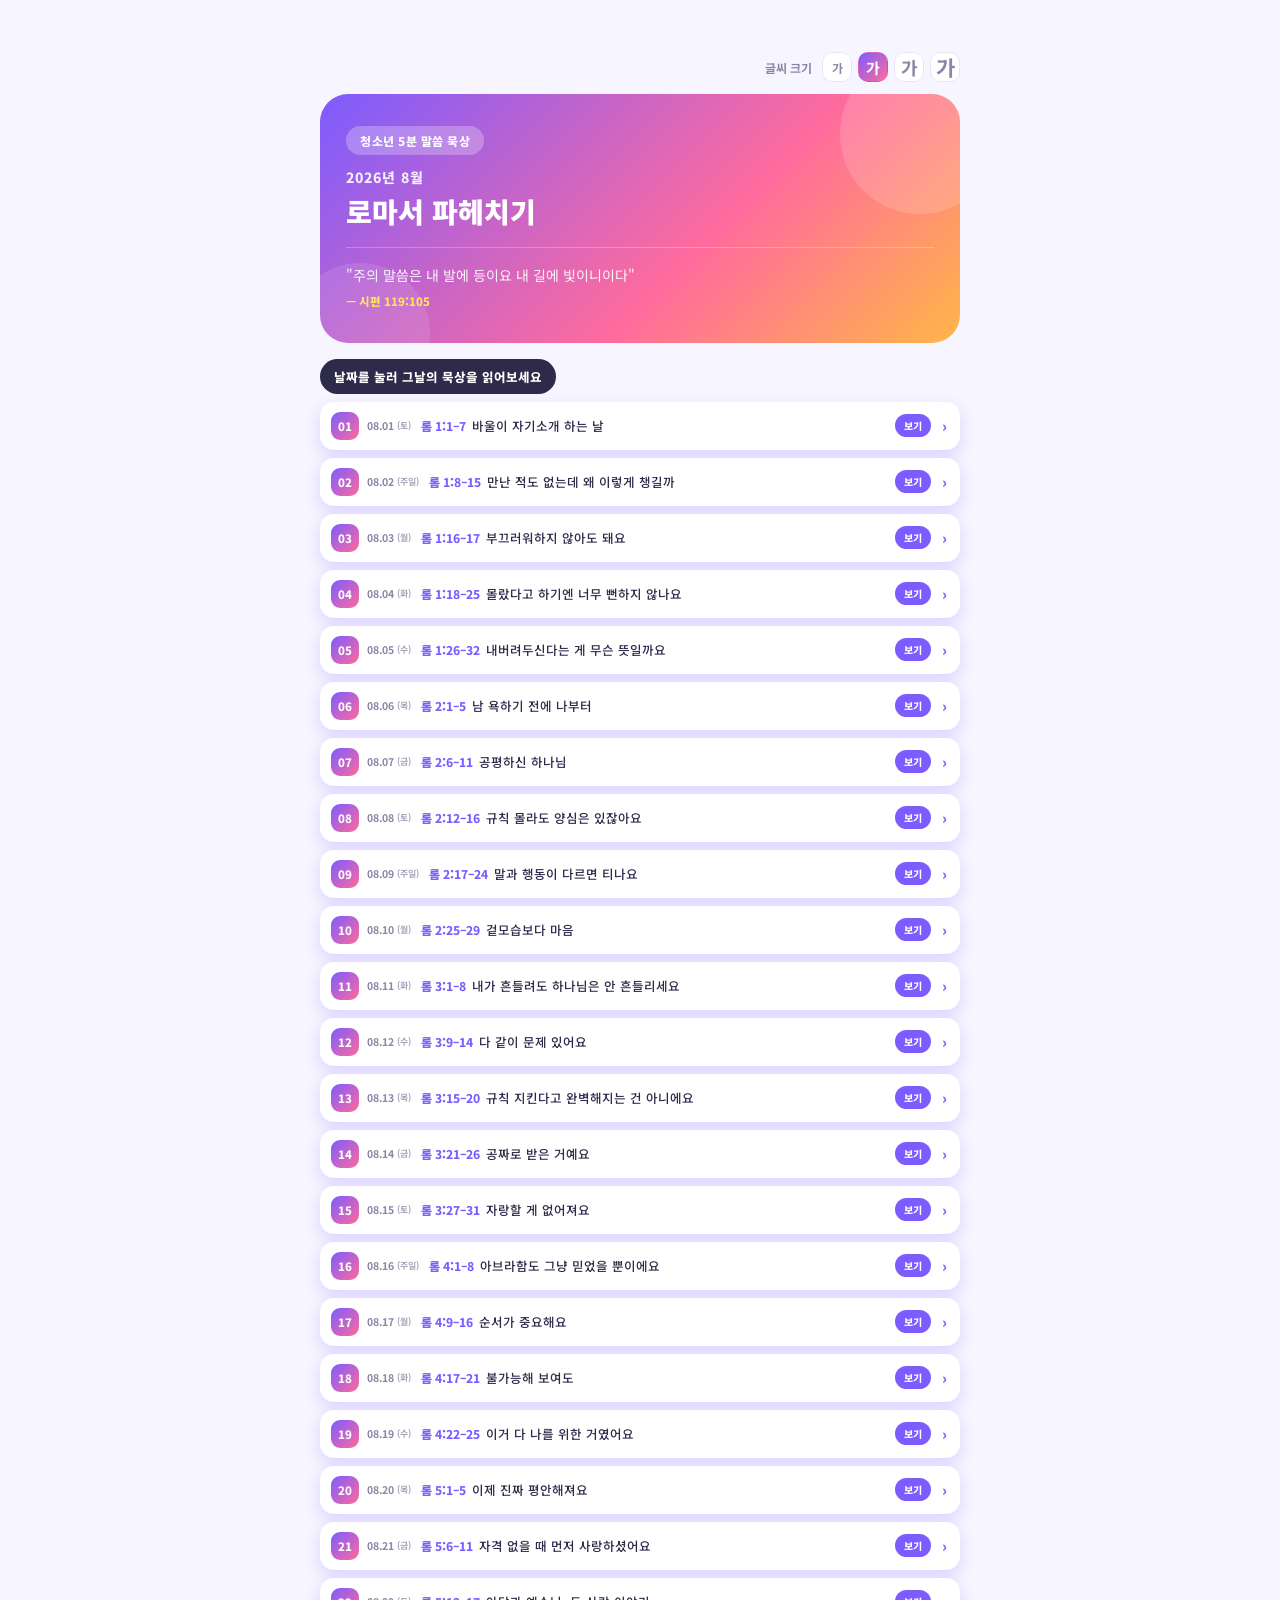
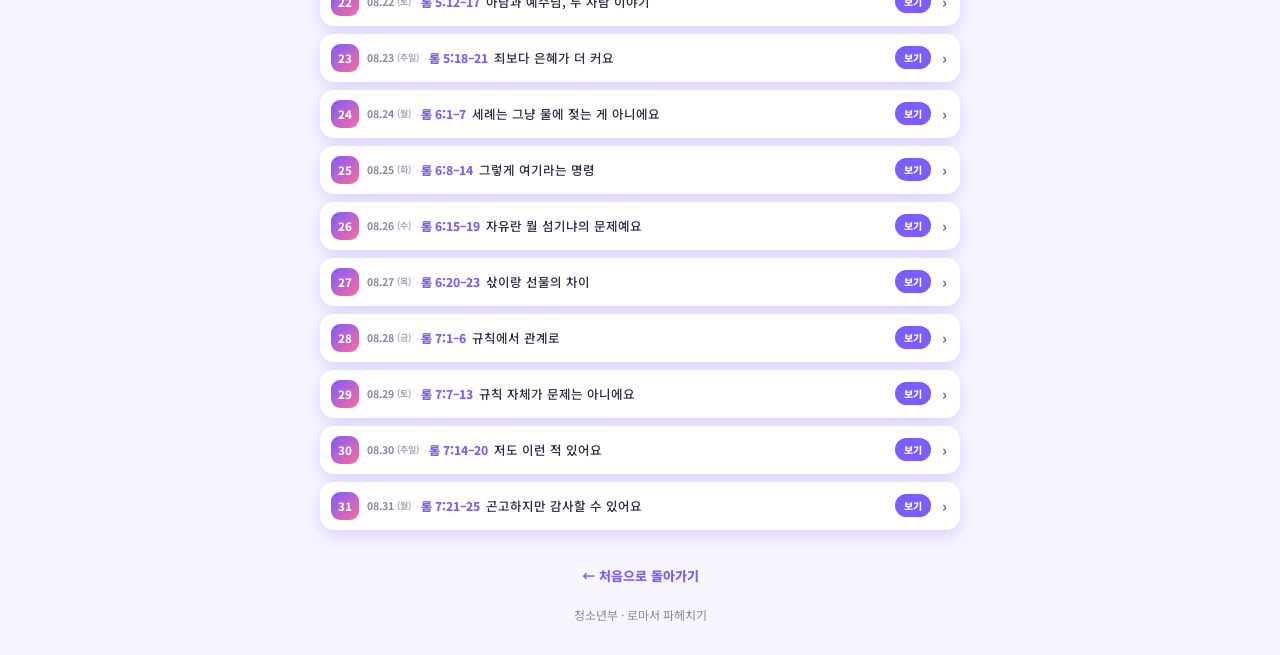
==== commit 3216dd62: "Add files via upload" ====
--- a/2026년/8월/index.html
+++ b/2026년/8월/index.html
@@ -84,37 +84,44 @@
   background: var(--dark); color: var(--white);
   font-size: calc(12.5px * var(--fs-scale,1)); font-weight:800; padding:8px 14px; border-radius:100px;
 }
-.toc-card { background: var(--white); border-radius: 24px; padding: 8px; box-shadow: 0 8px 24px rgba(124,92,255,0.12); margin-bottom: 16px; }
+.toc-card { margin-bottom: 16px; }
 .toc-item {
-  display: flex; align-items: center; gap: 12px; padding: 14px 12px; border-radius: 18px;
+  display: flex; align-items: center; gap: 8px; padding: 10px 11px; border-radius: 14px;
   cursor:pointer; text-decoration:none; color:inherit; width:100%; text-align:left;
-  background:none; border:none; font-family:inherit;
-}
-.toc-item:hover { background: var(--bg); }
-.toc-item.is-disabled { opacity: 0.4; cursor:default; }
-.toc-item.is-disabled:hover { background:none; }
+  background: var(--white); border:none; font-family:inherit;
+  box-shadow: 0 6px 16px rgba(124,92,255,0.22);
+  margin-bottom: 8px;
+  transform: translateY(0);
+  transition: transform 0.18s ease, box-shadow 0.18s ease;
+}
+.toc-item:hover {
+  box-shadow: 0 12px 26px rgba(124,92,255,0.32);
+  transform: translateY(-4px);
+}
+.toc-item.is-disabled { opacity: 0.55; cursor:default; box-shadow: 0 2px 8px rgba(124,92,255,0.08); }
+.toc-item.is-disabled:hover { box-shadow: 0 2px 8px rgba(124,92,255,0.08); transform: translateY(0); }
 .toc-num {
-  flex: 0 0 40px; height: 40px; border-radius: 13px;
+  flex: 0 0 28px; height: 28px; border-radius: 9px;
   background: linear-gradient(135deg, var(--purple), var(--pink)); color: var(--white);
-  font-weight: 800; font-size: calc(14px * var(--fs-scale,1));
+  font-weight: 800; font-size: calc(11.5px * var(--fs-scale,1));
   display: flex; align-items: center; justify-content: center;
 }
 .toc-num.gray { background: #D8D5EE; }
-.toc-info { flex: 1; min-width:0; }
-.toc-ref { font-weight: 800; font-size: calc(13.5px * var(--fs-scale,1)); color: var(--dark); }
-.toc-dow { font-size: 0.75em; font-weight:600; color: var(--gray); margin-left:3px; }
-.toc-theme { font-size: calc(12px * var(--fs-scale,1)); color: var(--gray); margin-top: 2px; }
+.toc-date-block { flex: 0 0 auto; display: flex; flex-direction: row; align-items: center; gap: 3px; }
+.toc-date-num { font-weight: 700; font-size: calc(10.5px * var(--fs-scale,1)); color: var(--gray); white-space: nowrap; }
+.toc-dow { font-size: calc(9px * var(--fs-scale,1)); font-weight:600; color: var(--gray); opacity: 0.8; white-space: nowrap; }
+.toc-content { flex: 1; min-width: 0; display: flex; align-items: center; gap: 6px; overflow: hidden; margin-left: 2px; }
+.toc-ref { flex: 0 0 auto; font-weight: 800; font-size: calc(12px * var(--fs-scale,1)); color: var(--purple); }
+.toc-theme-text {
+  flex: 1; min-width: 0; font-size: calc(12.5px * var(--fs-scale,1)); font-weight: 500; color: var(--dark);
+  white-space: nowrap; overflow: hidden; text-overflow: ellipsis;
+}
 .toc-tag {
-  flex: 0 0 auto; font-size: calc(10.5px * var(--fs-scale,1)); font-weight: 800; color: var(--white);
-  background: var(--purple); padding: 4px 10px; border-radius: 100px;
+  flex: 0 0 auto; font-size: calc(10px * var(--fs-scale,1)); font-weight: 800; color: var(--white);
+  background: var(--purple); padding: 4px 9px; border-radius: 100px;
 }
 .toc-tag.soon { background: #D8D5EE; color: var(--gray); }
-.toc-arrow { flex: 0 0 auto; color: var(--purple); font-size: calc(16px * var(--fs-scale,1)); font-weight:800; }
-@media (max-width: 480px) {
-  .toc-item { flex-wrap: wrap; row-gap: 6px; }
-  .toc-ref { flex-basis: 100px; }
-  .toc-theme { order: 5; flex: 1 1 100%; margin-top: 2px; padding-left: 52px; }
-}
+.toc-arrow { flex: 0 0 auto; color: var(--purple); font-size: calc(15px * var(--fs-scale,1)); font-weight:800; width: 10px; text-align: center; }
 
 .footer-links { text-align:center; padding: 16px 0 8px; }
 .footer-links a { color: var(--purple); font-weight:800; font-size:13px; text-decoration:none; }
@@ -165,6 +172,39 @@
 
 .nav-row { display:flex; justify-content: space-between; margin-top: 20px; padding-top: 14px; border-top: 1px dashed var(--border); font-size: calc(12.5px * var(--fs-scale,1)); font-weight: 800; color: var(--gray); }
 .nav-row a { color: inherit; text-decoration:none; }
+
+@media (max-width: 480px) {
+  body { padding: 16px 12px; padding-top: max(48px, env(safe-area-inset-top) + 10px); }
+  .hero { padding: 24px 18px; border-radius: 22px; }
+  .hero-title { font-size: calc(23px * var(--fs-scale,1)); margin-bottom: 10px; }
+  .hero-date { font-size: calc(12.5px * var(--fs-scale,1)); }
+  .hero-badge { font-size: calc(11px * var(--fs-scale,1)); padding: 5px 12px; }
+  .hero-verse { font-size: calc(13px * var(--fs-scale,1)); padding-top: 12px; margin-top: 12px; }
+  .pill-badge { font-size: calc(11.5px * var(--fs-scale,1)); padding: 7px 12px; }
+  .toc-card { padding: 0; }
+  .toc-item { padding: 10px 11px; border-radius: 14px; flex-wrap: wrap; row-gap: 6px; }
+  .toc-num { order: 1; }
+  .toc-date-block { order: 2; }
+  .toc-tag { order: 3; }
+  .toc-arrow { order: 4; }
+  .toc-content {
+    order: 5; flex: 1 1 100%; margin-left: 0; padding-left: 36px;
+    white-space: normal;
+  }
+  .toc-theme-text {
+    white-space: normal; word-break: keep-all; overflow-wrap: break-word;
+    line-height: 1.4;
+  }
+  .day-card { padding: 20px 16px; border-radius: 20px; }
+  .day-title { font-size: calc(18px * var(--fs-scale,1)); margin-bottom: 12px; }
+  .day-num-chip { width: 28px; height: 28px; font-size: calc(12px * var(--fs-scale,1)); }
+  .day-date-label { font-size: calc(11.5px * var(--fs-scale,1)); }
+  .scripture-box { padding: 16px; font-size: calc(14px * var(--fs-scale,1)); }
+  .section-text { font-size: calc(13.5px * var(--fs-scale,1)); }
+  .fs-control { gap: 5px; }
+  .fs-btn { width: 27px; height: 27px; }
+  .scroll-top-btn { width: 42px; height: 42px; right: 14px; }
+}
 </style>
 </head>
 <body>
@@ -407,10 +447,8 @@
     <li>
       <button class="toc-item ${d.ready ? '' : 'is-disabled'}" onclick="${d.ready ? `openDay(${d.n})` : 'return false'}">
         <div class="toc-num ${d.ready ? '' : 'gray'}">${String(d.n).padStart(2,'0')}</div>
-        <div class="toc-info">
-          <div><span class="toc-ref">롬 ${d.ref}</span><span class="toc-dow">(${getWeekdayLabel(d.n)})</span></div>
-          <div class="toc-theme">${d.theme}</div>
-        </div>
+        <div class="toc-date-block"><span class="toc-date-num">${d.date}</span><span class="toc-dow">(${getWeekdayLabel(d.n)})</span></div>
+        <div class="toc-content"><span class="toc-ref">롬 ${d.ref}</span><span class="toc-theme-text">${d.theme}</span></div>
         ${d.ready ? '<span class="toc-tag">보기</span>' : '<span class="toc-tag soon">준비중</span>'}
         <span class="toc-arrow">${d.ready ? '›' : ''}</span>
       </button>
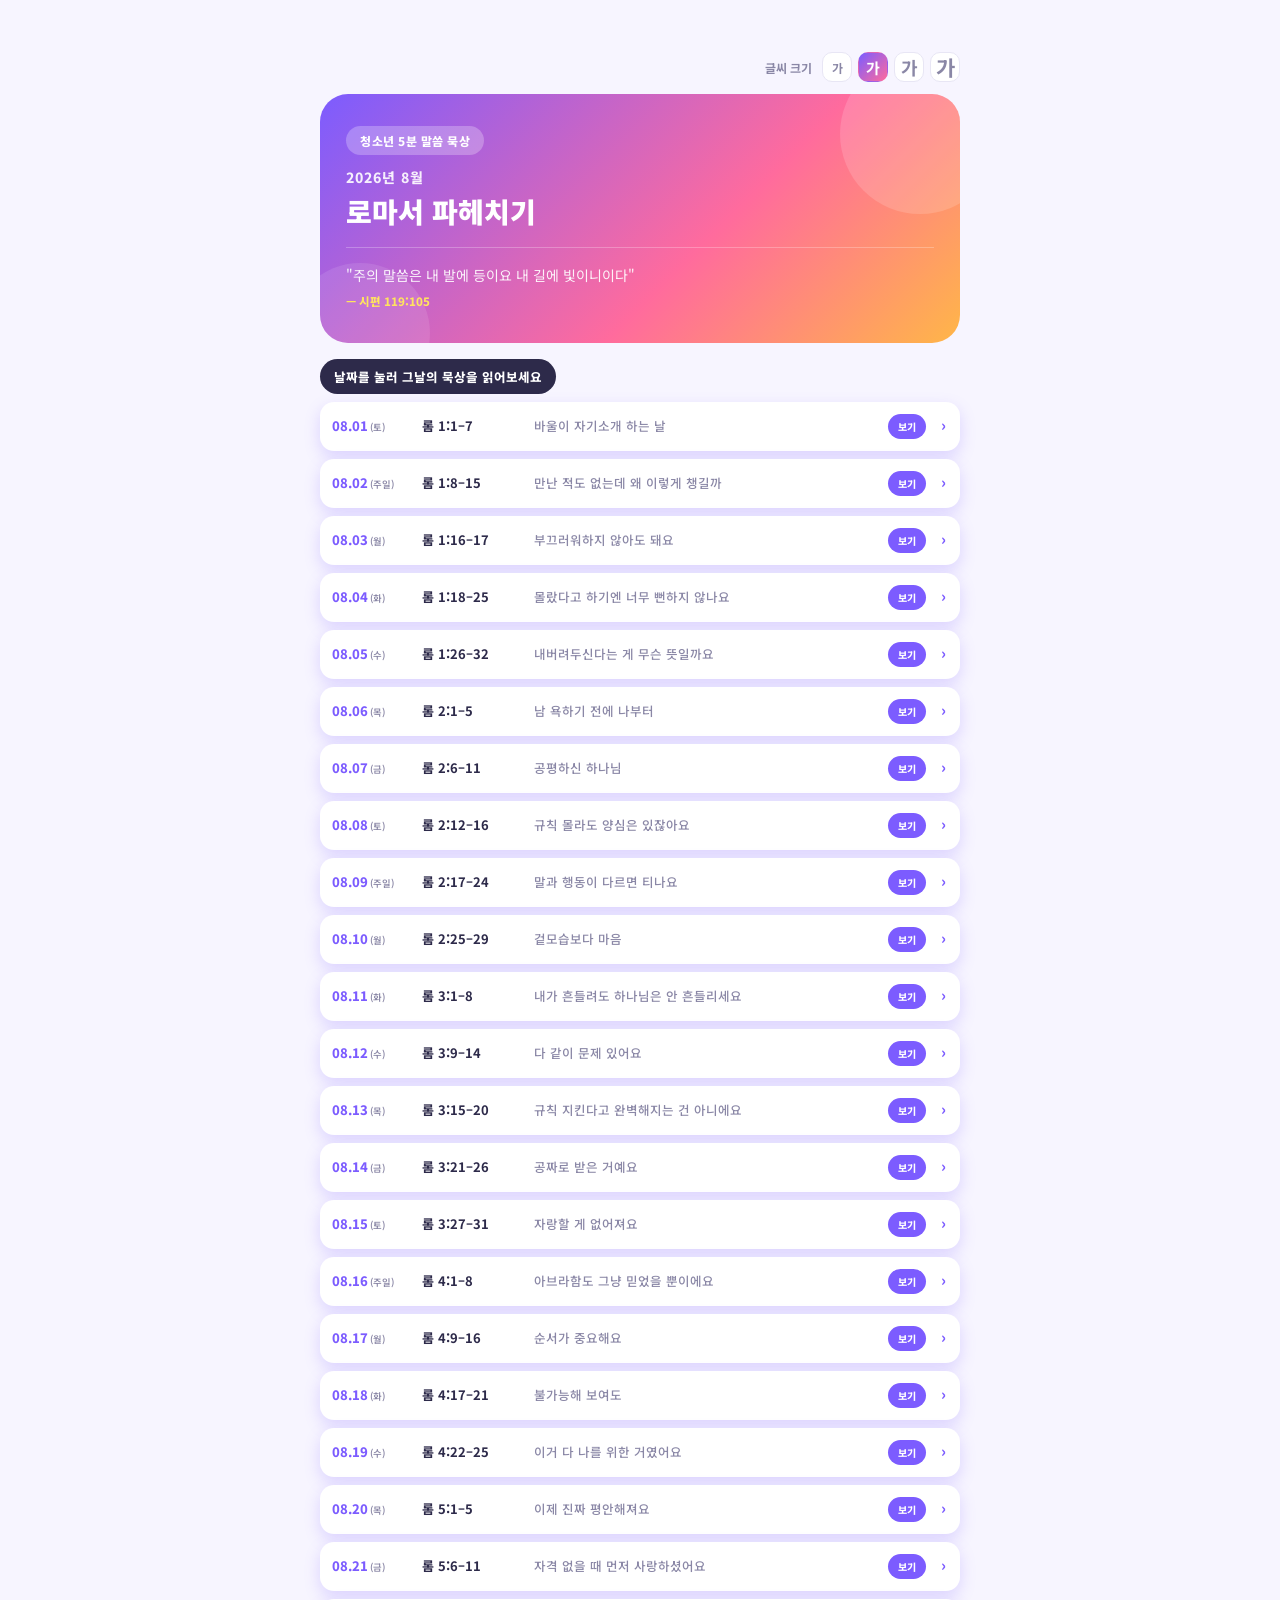
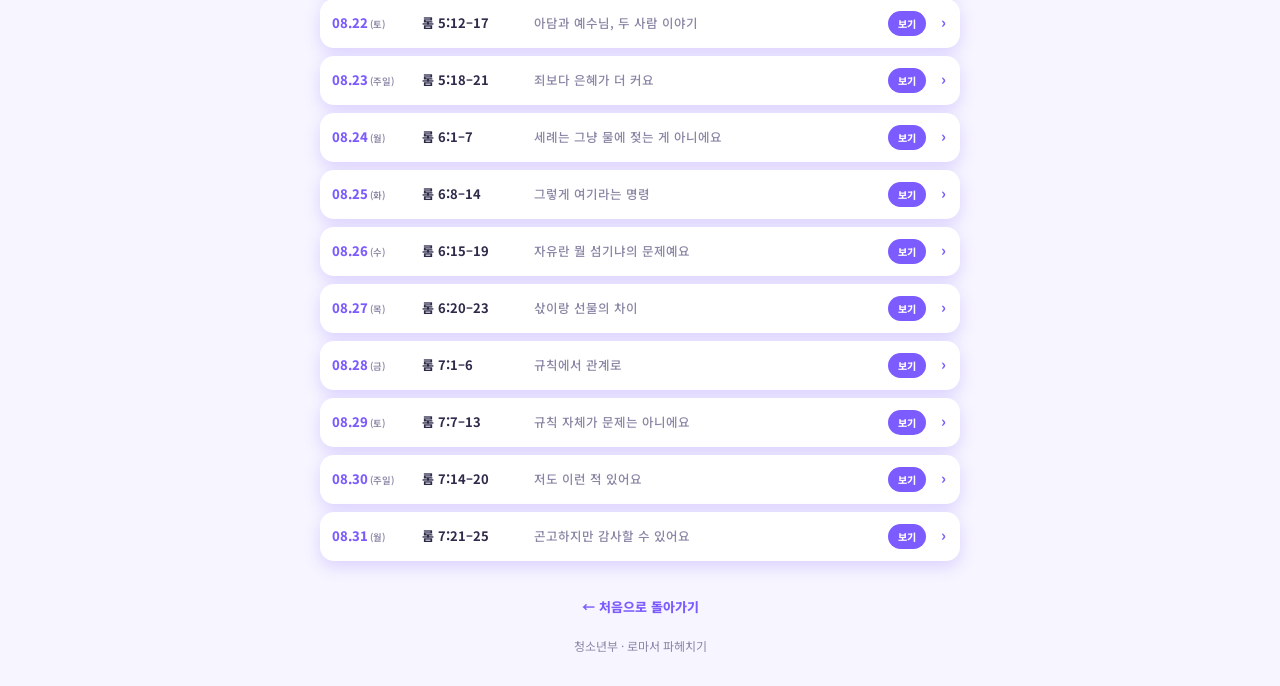
==== commit 743be823: "Add files via upload" ====
--- a/2026년/8월/index.html
+++ b/2026년/8월/index.html
@@ -86,7 +86,7 @@
 }
 .toc-card { margin-bottom: 16px; }
 .toc-item {
-  display: flex; align-items: center; gap: 8px; padding: 10px 11px; border-radius: 14px;
+  display: flex; align-items: baseline; gap: 12px; padding: 12px 12px; border-radius: 14px;
   cursor:pointer; text-decoration:none; color:inherit; width:100%; text-align:left;
   background: var(--white); border:none; font-family:inherit;
   box-shadow: 0 6px 16px rgba(124,92,255,0.22);
@@ -100,25 +100,13 @@
 }
 .toc-item.is-disabled { opacity: 0.55; cursor:default; box-shadow: 0 2px 8px rgba(124,92,255,0.08); }
 .toc-item.is-disabled:hover { box-shadow: 0 2px 8px rgba(124,92,255,0.08); transform: translateY(0); }
-.toc-num {
-  flex: 0 0 28px; height: 28px; border-radius: 9px;
-  background: linear-gradient(135deg, var(--purple), var(--pink)); color: var(--white);
-  font-weight: 800; font-size: calc(11.5px * var(--fs-scale,1));
-  display: flex; align-items: center; justify-content: center;
-}
-.toc-num.gray { background: #D8D5EE; }
-.toc-date-block { flex: 0 0 auto; display: flex; flex-direction: row; align-items: center; gap: 3px; }
-.toc-date-num { font-weight: 700; font-size: calc(10.5px * var(--fs-scale,1)); color: var(--gray); white-space: nowrap; }
-.toc-dow { font-size: calc(9px * var(--fs-scale,1)); font-weight:600; color: var(--gray); opacity: 0.8; white-space: nowrap; }
-.toc-content { flex: 1; min-width: 0; display: flex; align-items: center; gap: 6px; overflow: hidden; margin-left: 2px; }
-.toc-ref { flex: 0 0 auto; font-weight: 800; font-size: calc(12px * var(--fs-scale,1)); color: var(--purple); }
-.toc-theme-text {
-  flex: 1; min-width: 0; font-size: calc(12.5px * var(--fs-scale,1)); font-weight: 500; color: var(--dark);
-  white-space: nowrap; overflow: hidden; text-overflow: ellipsis;
-}
+.toc-date-num { font-weight: 800; color: var(--purple); flex: 0 0 78px; font-size: calc(13px * var(--fs-scale,1)); }
+.toc-dow { font-size: 0.72em; font-weight:600; color: var(--gray); margin-left: 2px; }
+.toc-ref { font-weight: 700; flex: 0 0 100px; font-size: calc(13px * var(--fs-scale,1)); color: var(--dark); }
+.toc-theme-text { flex: 1; min-width: 0; font-size: calc(12.5px * var(--fs-scale,1)); font-weight: 500; color: var(--gray); }
 .toc-tag {
   flex: 0 0 auto; font-size: calc(10px * var(--fs-scale,1)); font-weight: 800; color: var(--white);
-  background: var(--purple); padding: 4px 9px; border-radius: 100px;
+  background: var(--purple); padding: 5px 10px; border-radius: 100px;
 }
 .toc-tag.soon { background: #D8D5EE; color: var(--gray); }
 .toc-arrow { flex: 0 0 auto; color: var(--purple); font-size: calc(15px * var(--fs-scale,1)); font-weight:800; width: 10px; text-align: center; }
@@ -182,18 +170,14 @@
   .hero-verse { font-size: calc(13px * var(--fs-scale,1)); padding-top: 12px; margin-top: 12px; }
   .pill-badge { font-size: calc(11.5px * var(--fs-scale,1)); padding: 7px 12px; }
   .toc-card { padding: 0; }
-  .toc-item { padding: 10px 11px; border-radius: 14px; flex-wrap: wrap; row-gap: 6px; }
-  .toc-num { order: 1; }
-  .toc-date-block { order: 2; }
+  .toc-item { flex-wrap: wrap; row-gap: 6px; padding: 12px 12px; }
+  .toc-date-num { order: 1; flex-basis: 74px; font-size: calc(12.5px * var(--fs-scale,1)); }
+  .toc-ref { order: 2; flex-basis: 92px; font-size: calc(12.5px * var(--fs-scale,1)); }
   .toc-tag { order: 3; }
   .toc-arrow { order: 4; }
-  .toc-content {
-    order: 5; flex: 1 1 100%; margin-left: 0; padding-left: 36px;
-    white-space: normal;
-  }
   .toc-theme-text {
-    white-space: normal; word-break: keep-all; overflow-wrap: break-word;
-    line-height: 1.4;
+    order: 5; flex: 1 1 100%; margin-top: 2px; padding-left: 86px;
+    white-space: normal; word-break: keep-all; overflow-wrap: break-word; line-height: 1.4;
   }
   .day-card { padding: 20px 16px; border-radius: 20px; }
   .day-title { font-size: calc(18px * var(--fs-scale,1)); margin-bottom: 12px; }
@@ -446,9 +430,9 @@
   list.innerHTML = days.map(d => `
     <li>
       <button class="toc-item ${d.ready ? '' : 'is-disabled'}" onclick="${d.ready ? `openDay(${d.n})` : 'return false'}">
-        <div class="toc-num ${d.ready ? '' : 'gray'}">${String(d.n).padStart(2,'0')}</div>
-        <div class="toc-date-block"><span class="toc-date-num">${d.date}</span><span class="toc-dow">(${getWeekdayLabel(d.n)})</span></div>
-        <div class="toc-content"><span class="toc-ref">롬 ${d.ref}</span><span class="toc-theme-text">${d.theme}</span></div>
+        <span class="toc-date-num">${d.date}<span class="toc-dow">(${getWeekdayLabel(d.n)})</span></span>
+        <span class="toc-ref">롬 ${d.ref}</span>
+        <span class="toc-theme-text">${d.theme}</span>
         ${d.ready ? '<span class="toc-tag">보기</span>' : '<span class="toc-tag soon">준비중</span>'}
         <span class="toc-arrow">${d.ready ? '›' : ''}</span>
       </button>
